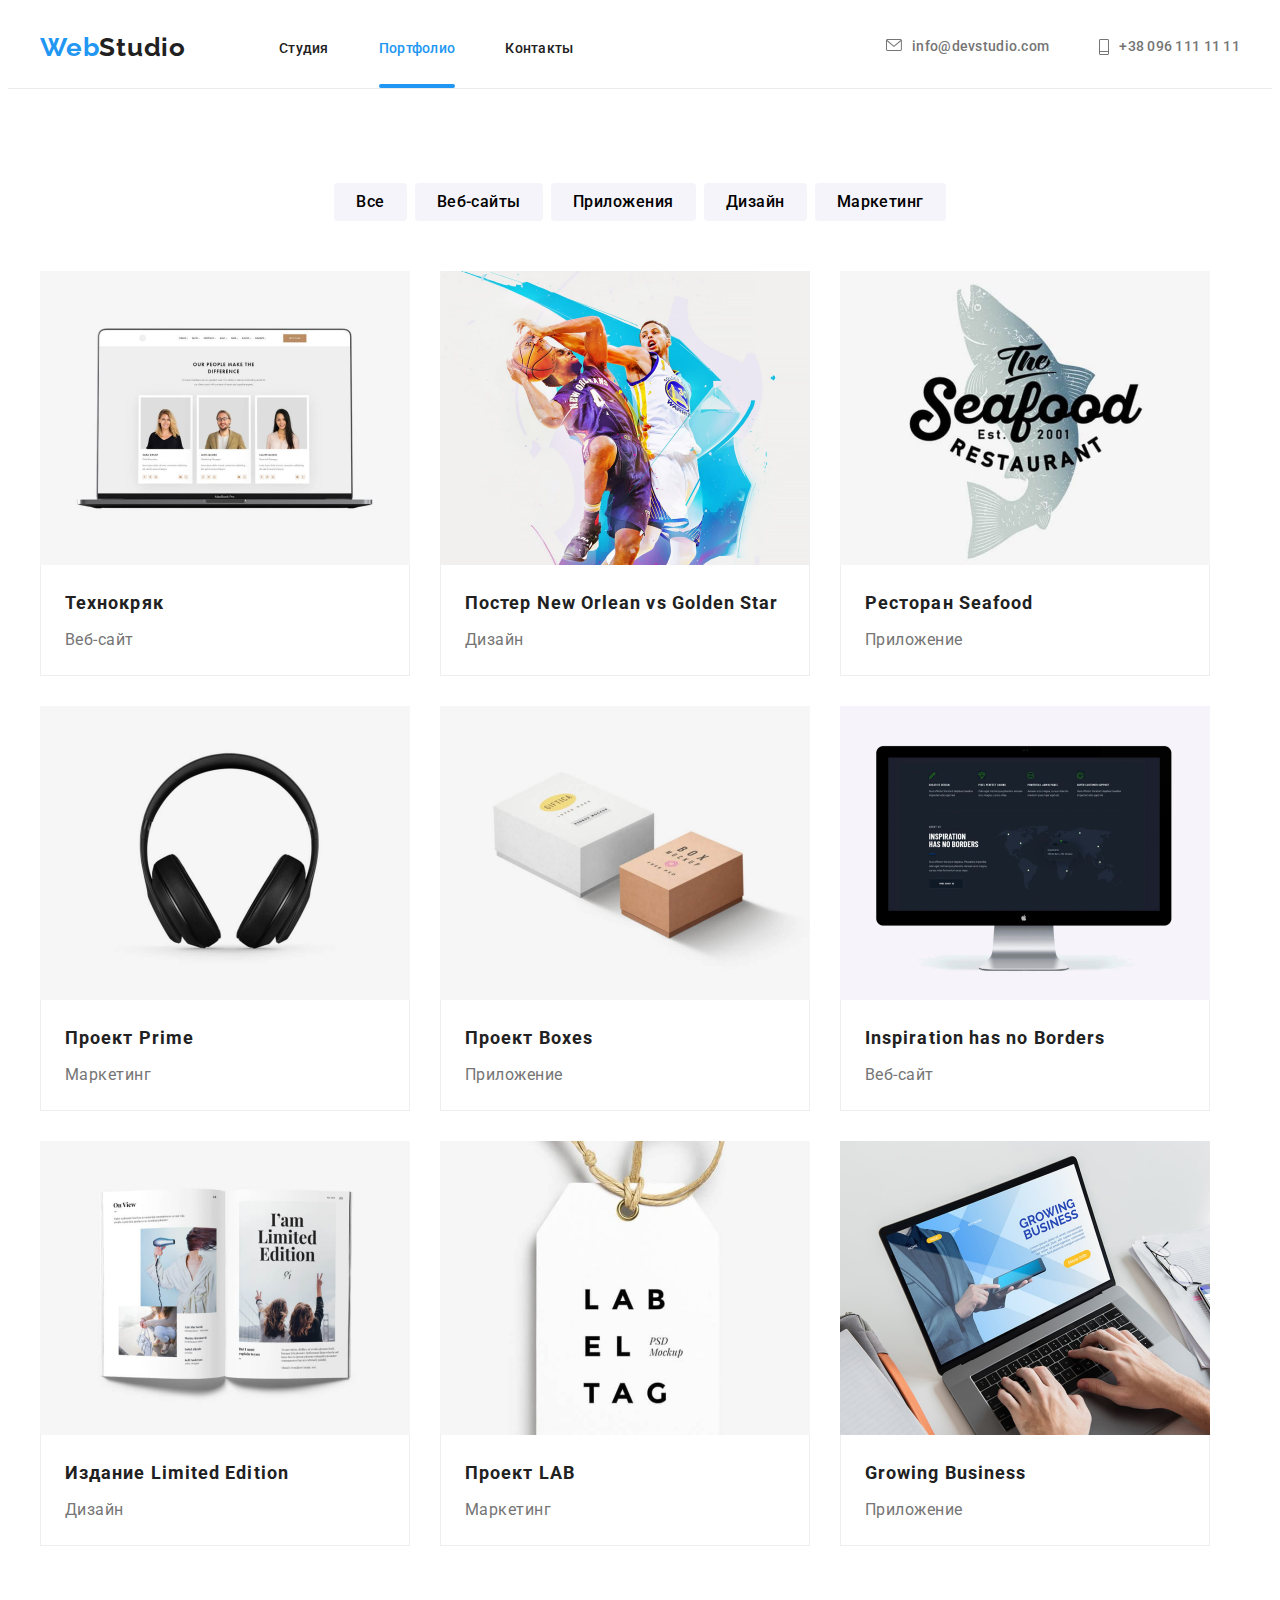
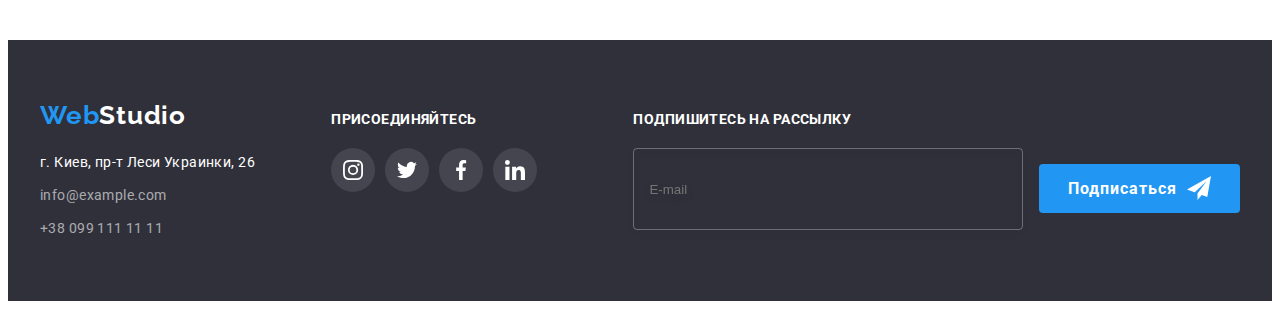
==== portfolio.html @ 5603469b "Add files via upload" ====
<!DOCTYPE html>
<html lang="en">

<head>
    <meta charset="UTF-8">
    <meta http-equiv="X-UA-Compatible" content="IE=edge">
    <meta name="viewport" content="width=device-width, initial-scale=1.0">
    <link rel="preconnect" href="https://fonts.googleapis.com">
    <link rel="preconnect" href="https://fonts.gstatic.com" crossorigin>
    <link rel="preconnect" href="https://fonts.googleapis.com">
    <link rel="preconnect" href="https://fonts.gstatic.com" crossorigin>
    <link href="https://fonts.googleapis.com/css2?family=Raleway:wght@100;200;300;600;700;800&family=Roboto:wght@400;500;700;900&display=swap" rel="stylesheet">
    <title>Portfolio</title>
    <link rel="stylesheet" href="https://cdnjs.cloudflare.com/ajax/libs/modern-normalize/1.1.0/modern-normalize.min.css" integrity="sha512-wpPYUAdjBVSE4KJnH1VR1HeZfpl1ub8YT/NKx4PuQ5NmX2tKuGu6U/JRp5y+Y8XG2tV+wKQpNHVUX03MfMFn9Q==" crossorigin="anonymous" referrerpolicy="no-referrer"
    />
    <link rel="stylesheet" href="./css/main.min.css">
</head>

<body>
    <!--  HEADER  -->
    <header class="header box">
        <div class="container header__container">
            <a class="logo header__logo" href="./index.html" title="WebStudio"><span class="web">Web</span>Studio</a>
            <nav class="nav">
                <ul class="nav__list list">
                    <li class="nav__item ">
                        <a href="./index.html" class="nav__link link " title="Студия">Студия</a>
                    </li>
                    <li class="nav__item ">
                        <a href="./portfolio.html" class="nav__link link current" title="Портфолио">Портфолио</a>
                    </li>
                    <li class="nav__item ">
                        <a href="#footer" class="nav__link link" title="Контакты">Контакты</a>
                    </li>
                </ul>

            </nav>
            <ul class="nav__list contacts list">
                <li class="nav__item ">
                    <a class="nav__mail link" href="mailto:info@devstudio.com" title="info@devstudio.com"><svg class="header__soc" width="16" height="12">
                        <use href="./image/main/icons.svg#icon-envelope"></use>
                        </svg>info@devstudio.com</a>
                </li>
                <li class="nav__item list">
                    <a class="nav__tel link" href="tel:+380961111111" title="+380961111111"><svg class="header__soc" width="10" height="16">
                        <use href="./image/main/icons.svg#icon-Mobile"></use>
                        </svg>+38 096 111 11 11</a>
                </li>
            </ul>
        </div>

    </header>
    <main>
        <section class="portfolio">
            <div class="container">
                <ul class="portfolio__list-button">
                    <li class="list-button__item list"><button type="button">Все</button></li>
                    <li class="list-button__item list"><button type="button">Веб-сайты</button></li>
                    <li class="list-button__item list"><button type="button">Приложения</button></li>
                    <li class="list-button__item list"><button type="button">Дизайн</button></li>
                    <li class="list-button__item list"><button type="button">Маркетинг</button></li>
                </ul>
                <ul class="portfolio__list ">
                    <li class="portfolio__item list">
                        <a href="portfolio__link link">
                            <div class="item__img"><img src="./image/portfolio/img1.jpg" width="370" height="294" alt="img1">
                                <div class="item__hover-text">
                                    Ресурс предлагает комплексные предложения с разным уровнем функционала и сервисов. Все это позволит посетителю получить исчерпывающие сведения о компании или частном лице.
                                </div>
                            </div>
                            <div class="card">
                                <h3 class="card__title">Технокряк</h3>
                                <p class="card__text">Веб-сайт</p>
                            </div>
                        </a>
                    </li>
                    <li class="portfolio__item list">
                        <a href="portfolio__link link">
                            <div class="item__img"><img src="./image/portfolio/img2.jpg" width="370" height="294" alt="img2">
                                <div class="item__hover-text">
                                    Ресурс предлагает комплексные предложения с разным уровнем функционала и сервисов. Все это позволит посетителю получить исчерпывающие сведения о компании или частном лице.
                                </div>
                            </div>
                            <div class="card">
                                <h3 class="card__title">Постер New Orlean vs Golden Star</h3>
                                <p class="card__text">Дизайн</p>
                            </div>
                        </a>
                    </li>
                    <li class="portfolio__item list">
                        <a href="portfolio__link link">
                            <div class="item__img"><img src="./image/portfolio/img3.jpg" width="370" height="294" alt="img3">
                                <div class="item__hover-text">
                                    Ресурс предлагает комплексные предложения с разным уровнем функционала и сервисов. Все это позволит посетителю получить исчерпывающие сведения о компании или частном лице.
                                </div>
                            </div>
                            <div class="card">
                                <h3 class="card__title">Ресторан Seafood</h3>
                                <p class="card__text">Приложение</p>
                            </div>
                        </a>
                    </li>
                    <li class="portfolio__item list">
                        <a href="portfolio__link link">
                            <div class="item__img"><img src="./image/portfolio/img4.jpg" width="370" height="294" alt="img4">
                                <div class="item__hover-text">
                                    Ресурс предлагает комплексные предложения с разным уровнем функционала и сервисов. Все это позволит посетителю получить исчерпывающие сведения о компании или частном лице.
                                </div>
                            </div>
                            <div class="card">
                                <h3 class="card__title">Проект Prime</h3>
                                <p class="card__text">Маркетинг</p>
                            </div>
                        </a>
                    </li>
                    <li class="portfolio__item list">
                        <a href="portfolio__link link">
                            <div class="item__img"><img src="./image/portfolio/img5.jpg" width="370" height="294" alt="img5">
                                <div class="item__hover-text">
                                    Ресурс предлагает комплексные предложения с разным уровнем функционала и сервисов. Все это позволит посетителю получить исчерпывающие сведения о компании или частном лице.
                                </div>
                            </div>
                            <div class="card">
                                <h3 class="card__title">Проект Boxes</h3>
                                <p class="card__text">Приложение</p>
                            </div>
                        </a>
                    </li>
                    <li class="portfolio__item list">
                        <a href="portfolio__link link">
                            <div class="item__img"><img src="./image/portfolio/img6.jpg" width="370" height="294" alt="img6">
                                <div class="item__hover-text">
                                    Ресурс предлагает комплексные предложения с разным уровнем функционала и сервисов. Все это позволит посетителю получить исчерпывающие сведения о компании или частном лице.
                                </div>
                            </div>
                            <div class="card">
                                <h3 class="card__title">Inspiration has no Borders</h3>
                                <p class="card__text">Веб-сайт</p>
                            </div>
                        </a>
                    </li>
                    <li class="portfolio__item list">
                        <a href="portfolio__link link">
                            <div class="item__img"><img src="./image/portfolio/img7.jpg" width="370" height="294" alt="img7">
                                <div class="item__hover-text">
                                    Ресурс предлагает комплексные предложения с разным уровнем функционала и сервисов. Все это позволит посетителю получить исчерпывающие сведения о компании или частном лице.
                                </div>
                            </div>
                            <div class="card">
                                <h3 class="card__title">Издание Limited Edition</h3>
                                <p class="card__text">Дизайн</p>
                            </div>
                        </a>
                    </li>
                    <li class="portfolio__item list">
                        <a href="portfolio__link link">
                            <div class="item__img"><img src="./image/portfolio/img8.jpg" width="370" height="294" alt="img8">
                                <div class="item__hover-text">
                                    Ресурс предлагает комплексные предложения с разным уровнем функционала и сервисов. Все это позволит посетителю получить исчерпывающие сведения о компании или частном лице.
                                </div>
                            </div>
                            <div class="card">
                                <h3 class="card__title">Проект LAB</h3>
                                <p class="card__text">Маркетинг</p>
                            </div>
                        </a>
                    </li>
                    <li class="portfolio__item list">
                        <a href="portfolio__link link">
                            <div class="item__img"><img src="./image/portfolio/img9.jpg" width="370" height="294" alt="img9">
                                <div class="item__hover-text">
                                    Ресурс предлагает комплексные предложения с разным уровнем функционала и сервисов. Все это позволит посетителю получить исчерпывающие сведения о компании или частном лице.
                                </div>
                            </div>
                            <div class="card">
                                <h3 class="card__title">Growing Business</h3>
                                <p class="card__text">Приложение</p>
                            </div>
                        </a>
                    </li>
                </ul>
            </div>
        </section>
    </main>
    <!--  FOOTER  -->
    <footer id="footer" class="footer box">
        <div class="container footer__container">
            <div class="footer__left">
                <a class="footer__logo logo" href="./index.html" title="WebStudio"><span class="web">Web</span>Studio</a>
                <address class="footer__adress">
                <ul class="footer__list">
                    <li class="footer__item  list">
                        <a class="footer__link address link" href="https://goo.gl/maps/a2TNtpJiLEumgx8t8" target="_blank" rel="noopener nofollow noreferree">г. Киев, пр-т Леси Украинки, 26</a></li>
                    <li class="footer__item list">
                        <a class="footer__link link" href="mailto:info@example.com" title="info@devstudio.com">info@example.com</a></li>
                        <li class="footer__item list">
                            <a class="footer__link link" href="tel:+380991111111" title="+38 099 111 11 11">+38 099 111 11 11</a></li> 
                </ul>
            </address></div>
            <div class="footer__center">
                <h3 class="footer__title">присоединяйтесь</h3>
                <ul class="footer__soc-list list">
                    <li class="footer__soc-item"><a href="" class="footer__soc-link link"><svg class="footer__soc-icon" width="20" height="20">
        <use href="./image/main/icons.svg#icon-instagram"></use>
        </svg></a></li>
                    <li class="footer__soc-item">
                        <a href="" class="footer__soc-link link"><svg class="footer__soc-icon" width="20" height="20">
            <use href="./image/main/icons.svg#icon-twitter"></use>
            </svg></a>
                    </li>
                    <li class="footer__soc-item">
                        <a href="" class="footer__soc-link link"><svg class="footer__soc-icon" width="20" height="20">
            <use href="./image/main/icons.svg#icon-facebook"></use>
            </svg></a>
                    </li>
                    <li class="footer__soc-item">
                        <a href="" class="footer__soc-link link"><svg class="footer__soc-icon" width="20" height="20">
            <use href="./image/main/icons.svg#icon-linkedin"></use>
            </svg></a>
                    </li>
                </ul>
            </div>
            <div class="footer__right">
                <h3 class="footer__title">Подпишитесь на рассылку</h3>
                <form>

                    <input type="text" class="input" name="user-mail" required placeholder="E-mail">
                    <button type="button" class="footer__btn">Подписаться <span class="icon"></span></button>

                </form>
            </div>

        </div>

    </footer>
    <script src="./js/modal.js"></script>
</body>

</html>
---- css/main.min.css ----
:root{--accent-color: #2196F3}body{font-family:"Roboto",sans-serif;color:#212121}.visually-hidden{position:absolute;white-space:nowrap;width:1px;height:1px;overflow:hidden;border:0;padding:0;clip:rect(0 0 0 0);clip-path:inset(50%);margin:-1px}h1,h2,h3,h4,h5,h6,p{margin:0;padding:0}ul,ol{margin:0;padding-left:0}img{display:block}.list{list-style:none}.link{text-decoration:none}.logo{text-decoration:none;color:#212121;font-family:"Raleway",sans-serif;font-weight:700;font-size:26px;line-height:1.19;letter-spacing:.03em}.web{color:#2196f3}.container{width:1200px;margin-left:auto;margin-right:auto;padding:0 15px}.title{font-weight:700;font-size:36px;line-height:1.16;letter-spacing:.03em;margin-bottom:50px;text-align:center}.backdrop{position:fixed;width:100%;height:100%;background-color:rgba(25,28,38,.477);top:0;transition:opacity 250ms cubic-bezier(0.4, 0, 0.2, 1),visibility 250ms cubic-bezier(0.4, 0, 0.2, 1)}.is-hidden{visibility:none;opacity:0;pointer-events:none}.modal{width:528px;min-height:581px;background-color:#fff;border-radius:5px;position:absolute;top:50%;left:50%;transform:translate(-50%, -50%) scale(1) rotate(0);transition:transform 250ms cubic-bezier(0.4, 0, 0.2, 1);padding:40px;text-align:center}.modal__close-btn{width:30px;height:30px;border-radius:50%;position:absolute;top:10px;right:10px;border:none}.modal__close-btn img{position:absolute;left:0;top:0}.backdrop.is-hidden .modal{transform:translate(-50%, -50%) scale(0) rotate(180deg)}.no-scroll{overflow:hidden}.modal__title{font-weight:700;font-size:20px;line-height:1.15;text-align:center;letter-spacing:.03em;color:#212121;margin-bottom:12px}.modal__field{margin-bottom:10px}.input__wrap{position:relative}.modal__icon{position:absolute;left:12px;top:50%;transform:translateY(-50%)}.modal__input{width:100%;height:40px;border:1px solid #999;border-radius:5px;padding-left:40px;color:#090b13;outline:none}.modal__input:focus{border-color:var(--accent-color)}.modal__input:focus+.modal__icon{fill:var(--accent-color)}.modal__label{font-size:12px;line-height:1.16;letter-spacing:.01em;color:#757575;display:block;text-align:left;margin-bottom:4px}.modal__text{width:100%;height:100px;padding:12px 16px;border:1px solid #999;border-radius:5px;resize:none;outline:none}.modal__text:focus{border-color:var(--accent-color)}.modal__text::placeholder{font-weight:400;font-size:14px;line-height:16px;letter-spacing:.01em;color:rgba(117,117,117,.5)}.check__test{color:#555;font-size:14px;display:flex;align-items:baseline;position:relative}.check__test a{margin-left:5px}.check__test span{width:16px;height:15px;border:2px solid #090b13;border-radius:3px;margin-right:5px;display:flex;align-items:center;justify-content:center}.btn{padding:10px 55px}.check__icon{fill:rgba(0,0,0,0)}.modal__check:checked+.check__test span{background-color:var(--accent-color);border:none}.modal__check:focus+.check__test span{border-color:var(--accent-color)}.modal__check:checked+.check__test .check__icon{fill:#fff}.header{border-bottom:1px solid #ececec;padding-top:24px;padding-bottom:25px}.header__container{display:flex;align-items:center}.header__logo{margin-right:93px}.header__soc{fill:currentColor;margin-right:10px}.nav__list{display:flex}.contacts{margin-left:auto}.nav__item:not(:last-child){margin-right:50px}.nav__link{font-weight:500;font-size:14px;line-height:1.14;letter-spacing:.02em;color:#212121;padding-top:32px;padding-bottom:32px;position:relative;transition:color 250ms cubic-bezier(0.4, 0, 0.2, 1)}.nav__link::after{content:"";position:absolute;left:0;bottom:0;width:100%;height:4px;background-color:#2196f3;border-radius:2px;opacity:0;transition:opacity 250ms cubic-bezier(0.4, 0, 0.2, 1)}.nav__link:hover::after,.nav__link:focus::after{opacity:1}.current{color:var(--accent-color)}.current::after{content:"";position:absolute;left:0;bottom:0;width:100%;height:4px;background-color:#2196f3;border-radius:2px;opacity:1}.nav__mail,.nav__tel{font-weight:500;font-size:14px;line-height:1.14;letter-spacing:.02em;color:#757575;display:flex;flex-direction:row;fill:currentColor;transition:color 250ms cubic-bezier(0.4, 0, 0.2, 1)}.nav__link:hover,.nav__mail:hover,.nav__tel:hover,.nav__link:focus,.nav__mail:focus,.nav__tel:focus{color:var(--accent-color)}.hero{background-color:#2f303a;padding-top:200px;padding-bottom:200px;text-align:center;background-image:linear-gradient(rgba(47, 48, 58, 0.4), rgba(47, 48, 58, 0.4)),url(../image/main/bghero.jpg);background-size:cover;background-repeat:no-repeat;background-position:center;max-width:1600px;margin:0 auto}.hero__title{font-weight:900;font-size:44px;line-height:1.36;letter-spacing:.06em;text-transform:uppercase;color:#fff;margin-bottom:30px}.hero__container .btn{font-family:inherit;font-weight:700;font-size:16px;line-height:1.87;letter-spacing:.06em;border-radius:4px;border:none;padding:10px 32px;cursor:pointer;background-color:var(--accent-color);color:#fff}.hero__container .btn .btn:hover,.hero__container .btn .btn:focus{box-shadow:0px 4px 4px rgba(0,0,0,.15)}.benefits{padding-top:94px}.benefits__list{display:flex}.benefits__title{font-weight:700;font-size:14px;line-height:1.14;letter-spacing:.03em;text-transform:uppercase;margin-bottom:10px;text-align:left}.benefits__text{font-size:14px;line-height:1.71;letter-spacing:.03em;color:#757575}.benefits__item{min-width:270px}.benefits__item:not(:last-child){margin-right:30px}.soc__link{display:flex;align-items:center;justify-content:center;background-color:#f5f4fa;border-radius:4px;width:100%;height:120px;margin-bottom:30px}.work{padding-top:94px;padding-bottom:94px;text-align:center}.work__title{margin-bottom:50px}.work__list{display:flex;flex-wrap:wrap}.work__item{flex-basis:calc(25% - 30px);margin-right:30px;position:relative}.work__item:nth-child(3n){margin-right:0}.work__item-text::before{content:"";position:absolute;width:100%;height:100%;left:0;bottom:0;opacity:0}.work__item-text p{position:absolute;left:0;bottom:0;opacity:0;width:100%;padding-top:23px;padding-bottom:23px;font-weight:700;font-size:14px;line-height:1.14;letter-spacing:.03em;text-transform:uppercase;color:#fff;z-index:1;background-color:rgba(47,48,58,.8);transition:opacity 250ms cubic-bezier(0.4, 0, 0.2, 1)}.work__item:hover .work__item-text p{opacity:1}.team{padding-top:94px;padding-bottom:94px;background-color:#f5f4fa}.team__list{display:flex;flex-wrap:wrap}.team__item{max-width:270px;background-color:#fff;border-radius:0px 0px 4px 4px;flex-basis:calc(25% - 30px);margin-right:30px;box-shadow:0px 1px 3px rgba(0,0,0,.12),0px 1px 1px rgba(0,0,0,.14),0px 2px 1px rgba(0,0,0,.2)}.team__item:nth-child(4n){margin-right:0}.team__item-text{padding-top:30px;padding-bottom:30px;text-align:center}.team__item-title{font-size:16px;font-weight:500;line-height:1.18;letter-spacing:.03em;margin-bottom:10px}.team__text{line-height:1.18;letter-spacing:.03em;color:#757575;margin-bottom:16px}.team__soc-list{display:flex;justify-content:center}.team__soc-item{width:44px;height:44px;margin-right:10px}.team__soc-item:last-child{margin-right:0}.team__soc-link{width:100%;height:100%;background-color:#fff;border-radius:50%;display:flex;align-items:center;justify-content:center;color:#afb1b8;transition:color 250ms cubic-bezier(0.4, 0, 0.2, 1),background-color 250ms cubic-bezier(0.4, 0, 0.2, 1)}.team__soc-link:hover,.team__soc-link:focus{color:#fff;background-color:var(--accent-color)}.team__soc-icon{fill:currentColor}.customers{padding-top:94px;padding-bottom:94px}.customers__list{display:flex}.customers__icon{fill:currentColor}.customers__item{width:170px;height:92px}.customers__item:not(:last-child){margin-right:30px}.customers__link{display:flex;align-items:center;justify-content:center;width:100%;height:100%;border:1px solid #afb1b8;border-radius:4px;color:#afb1b8;transition:color 250ms cubic-bezier(0.4, 0, 0.2, 1),border 250ms cubic-bezier(0.4, 0, 0.2, 1)}.customers__link:hover,.customers__link:focus{color:var(--accent-color);border:1px solid var(--accent-color)}.footer{background-color:#2f303a;padding-top:60px;padding-bottom:60px}.footer__container{display:flex;align-items:baseline;justify-content:space-between}.footer__logo{display:inline-block;color:#fff;margin-bottom:20px}.footer__item:not(:last-child){margin-bottom:9px}.footer__link{color:rgba(255,255,255,.6)}.footer__center{margin-left:70px}.footer__title{font-size:14px;line-height:1.14;letter-spacing:.03em;text-transform:uppercase;color:#fff;margin-bottom:20px}.footer__soc-list{display:flex;justify-content:center}.footer__soc-icon{fill:currentColor}.footer .footer__right{margin-left:90px}address{font-style:normal;font-size:14px;line-height:1.71;letter-spacing:.03em}.address{color:#fff}.footer__soc-item{width:44px;height:44px;margin-right:10px}.footer__soc-item:last-child{margin-right:0}.footer__soc-link{width:100%;height:100%;background-color:rgba(255,255,255,.1);border-radius:50%;display:flex;align-items:center;justify-content:center;color:#fff;transition:background-color 250ms cubic-bezier(0.4, 0, 0.2, 1)}.footer__soc-link:hover,.footer__soc-link:focus{background-color:var(--accent-color)}.input{width:358px;height:50px;border:1px solid rgba(255,255,255,.3);filter:drop-shadow(0px 4px 4px rgba(0, 0, 0, 0.15));border-radius:4px;padding:15px;background-color:rgba(0,0,0,0)}.footer__btn{font-family:inherit;font-weight:700;font-size:16px;line-height:1.87;letter-spacing:.06em;border-radius:4px;border:none;padding:10px 29px;cursor:pointer;background-color:var(--accent-color);color:#fff;display:inline-flex;align-items:center;margin-left:12px}.footer__btn>.icon{width:24px;height:24px;margin-left:10px;background-image:url(../image/main/icon-send.png);background-size:contain}.portfolio{padding-top:94px;padding-bottom:94px}.portfolio__list-button{display:flex;justify-content:center;margin-bottom:50px;border-radius:4px}.list-button__item button{font-family:inherit;border:none;font-weight:500;font-size:16px;line-height:1.62;letter-spacing:.03em;border-radius:4px;background-color:#f5f4fa;padding:6px 22px;cursor:pointer;box-shadow:none;transition:color 250ms cubic-bezier(0.4, 0, 0.2, 1),background-color 250ms cubic-bezier(0.4, 0, 0.2, 1),box-shadow 250ms cubic-bezier(0.4, 0, 0.2, 1)}.list-button__item button:hover,.list-button__item button:focus{background-color:var(--accent-color);box-shadow:0px 3px 1px rgba(0,0,0,.1),0px 1px 2px rgba(0,0,0,.08),0px 2px 2px rgba(0,0,0,.12);color:#fff}.list-button__item:not(:last-child){margin-right:8px}.card{padding:20px 24px;border:1px solid #eee;border-top:none}.card__title{font-weight:700;font-size:18px;line-height:2;letter-spacing:.06em;margin-bottom:4px;color:#212121}.card__text{line-height:1.88;letter-spacing:.03em;color:#757575}.portfolio__list{display:flex;flex-wrap:wrap}.portfolio__item{max-width:370px;flex-basis:calc(33.3333333333% - 30px);margin-left:30px;margin-top:30px}.portfolio__item a{display:block;text-decoration:none;transition:box-shadow 250ms cubic-bezier(0.4, 0, 0.2, 1)}.portfolio__item:nth-child(3n+1){margin-left:0}.portfolio__item:nth-child(-n+3){margin-top:0}.portfolio__item a:hover,.portfolio__item a:focus,.portfolio__item a:hover .item__hover-text,.portfolio__item a:focus .item__hover-text,.list-button__item:hover,.list-button__item:focus{opacity:1;transform:translateY(0);box-shadow:0px 1px 1px rgba(0,0,0,.12),0px 4px 4px rgba(0,0,0,.06),1px 4px 6px rgba(0,0,0,.16)}.item__img{position:relative;overflow:hidden}.item__hover-text{position:absolute;padding:63px 24px;top:0;left:0;opacity:0;width:100%;height:100%;font-size:18px;line-height:1.56;letter-spacing:.03em;color:#fff;background-color:rgba(33,150,243,.9);transform:translateY(100%);transition:opacity 250ms cubic-bezier(0.4, 0, 0.2, 1),transform 250ms cubic-bezier(0.4, 0, 0.2, 1)}/*# sourceMappingURL=main.min.css.map */
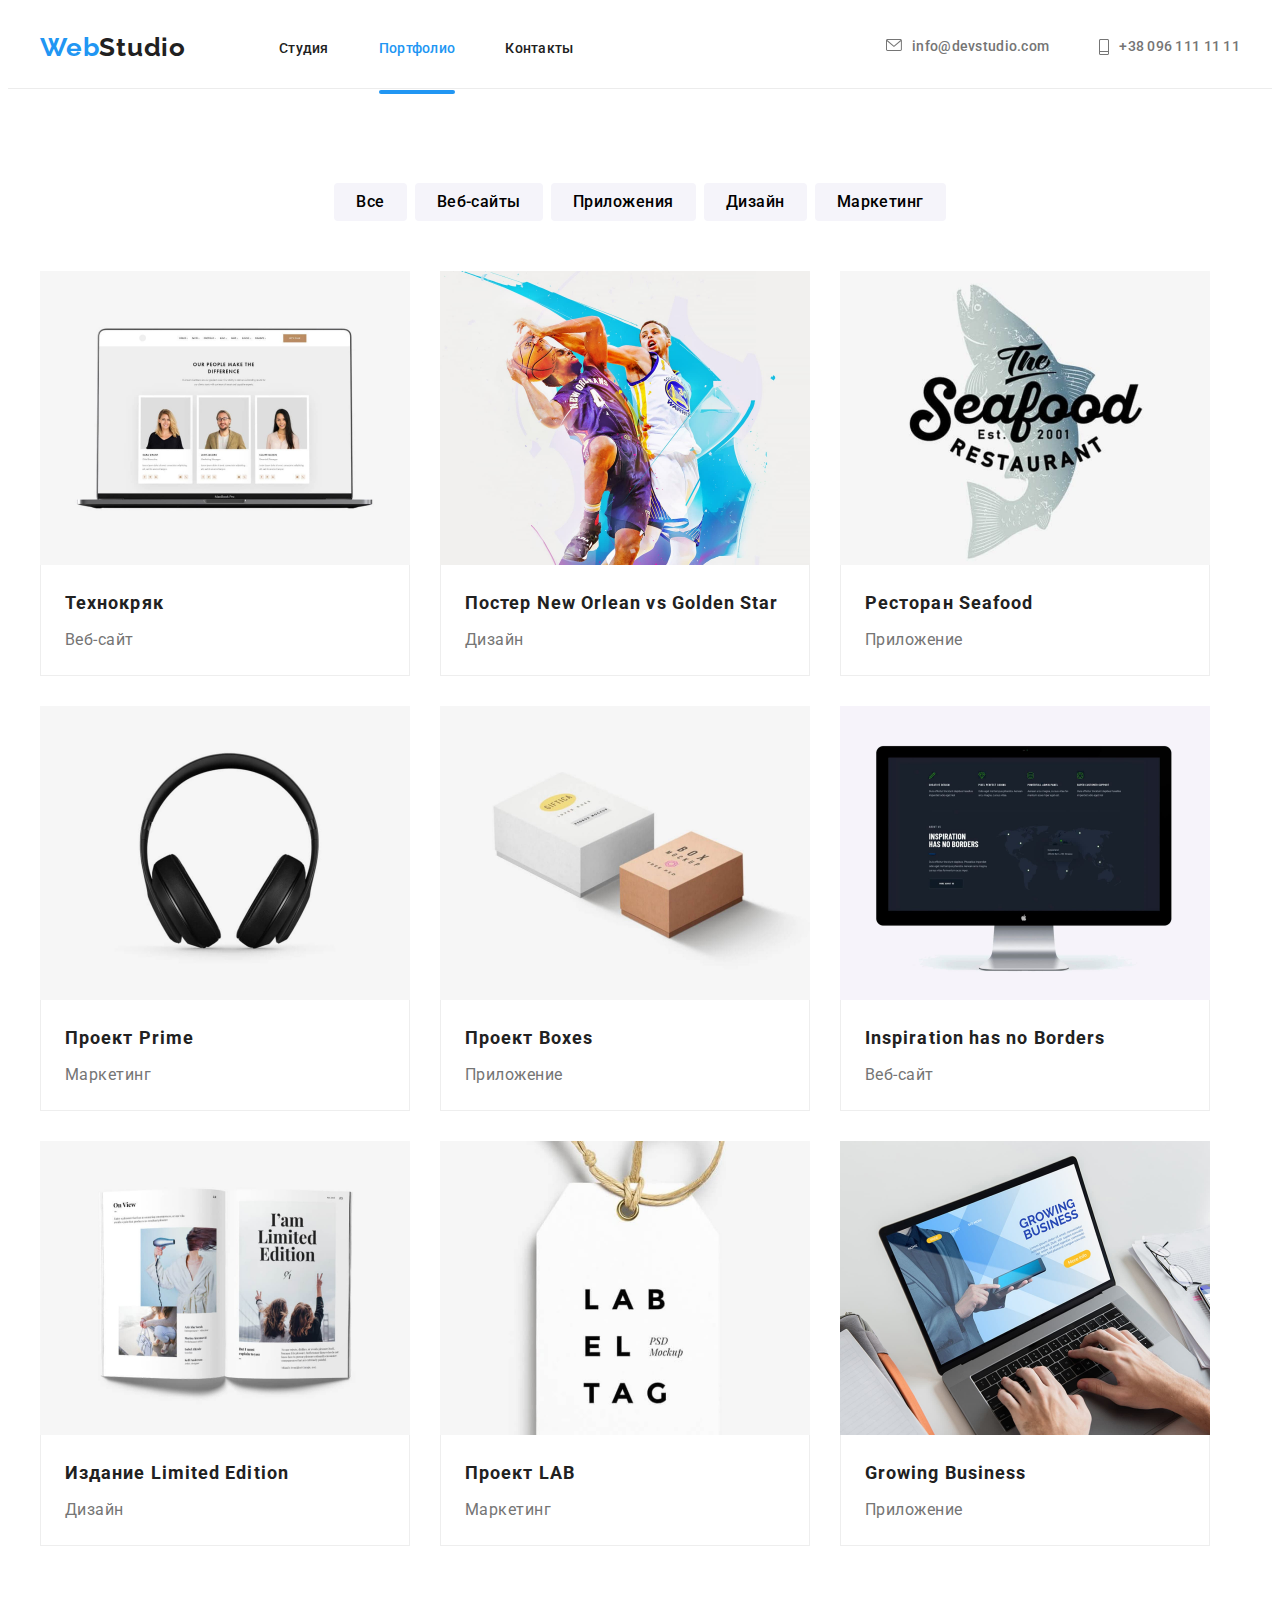
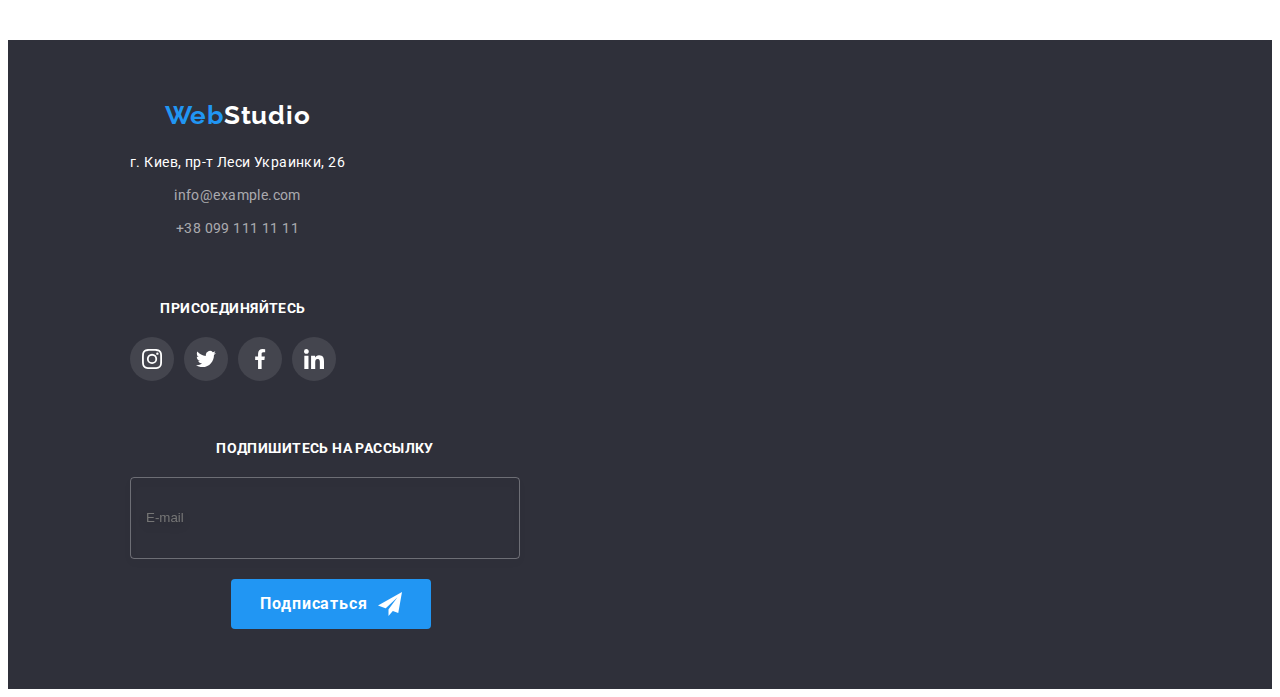
==== commit 12ec0f57: "додані стилі футера, секцій і портфоліо, моб та планшетній версії" ====
--- a/portfolio.html
+++ b/portfolio.html
@@ -22,7 +22,7 @@
         <div class="container header__container">
             <a class="logo header__logo" href="./index.html" title="WebStudio"><span class="web">Web</span>Studio</a>
             <nav class="nav">
-                <ul class="nav__list list">
+                <ul class="nav__list header__menu list">
                     <li class="nav__item ">
                         <a href="./index.html" class="nav__link link " title="Студия">Студия</a>
                     </li>
--- a/css/main.min.css
+++ b/css/main.min.css
@@ -1 +1 @@
-:root{--accent-color: #2196F3}body{font-family:"Roboto",sans-serif;color:#212121}.visually-hidden{position:absolute;white-space:nowrap;width:1px;height:1px;overflow:hidden;border:0;padding:0;clip:rect(0 0 0 0);clip-path:inset(50%);margin:-1px}h1,h2,h3,h4,h5,h6,p{margin:0;padding:0}ul,ol{margin:0;padding-left:0}img{display:block}.list{list-style:none}.link{text-decoration:none}.logo{text-decoration:none;color:#212121;font-family:"Raleway",sans-serif;font-weight:700;font-size:26px;line-height:1.19;letter-spacing:.03em}.web{color:#2196f3}.container{width:1200px;margin-left:auto;margin-right:auto;padding:0 15px}.title{font-weight:700;font-size:36px;line-height:1.16;letter-spacing:.03em;margin-bottom:50px;text-align:center}.backdrop{position:fixed;width:100%;height:100%;background-color:rgba(25,28,38,.477);top:0;transition:opacity 250ms cubic-bezier(0.4, 0, 0.2, 1),visibility 250ms cubic-bezier(0.4, 0, 0.2, 1)}.is-hidden{visibility:none;opacity:0;pointer-events:none}.modal{width:528px;min-height:581px;background-color:#fff;border-radius:5px;position:absolute;top:50%;left:50%;transform:translate(-50%, -50%) scale(1) rotate(0);transition:transform 250ms cubic-bezier(0.4, 0, 0.2, 1);padding:40px;text-align:center}.modal__close-btn{width:30px;height:30px;border-radius:50%;position:absolute;top:10px;right:10px;border:none}.modal__close-btn img{position:absolute;left:0;top:0}.backdrop.is-hidden .modal{transform:translate(-50%, -50%) scale(0) rotate(180deg)}.no-scroll{overflow:hidden}.modal__title{font-weight:700;font-size:20px;line-height:1.15;text-align:center;letter-spacing:.03em;color:#212121;margin-bottom:12px}.modal__field{margin-bottom:10px}.input__wrap{position:relative}.modal__icon{position:absolute;left:12px;top:50%;transform:translateY(-50%)}.modal__input{width:100%;height:40px;border:1px solid #999;border-radius:5px;padding-left:40px;color:#090b13;outline:none}.modal__input:focus{border-color:var(--accent-color)}.modal__input:focus+.modal__icon{fill:var(--accent-color)}.modal__label{font-size:12px;line-height:1.16;letter-spacing:.01em;color:#757575;display:block;text-align:left;margin-bottom:4px}.modal__text{width:100%;height:100px;padding:12px 16px;border:1px solid #999;border-radius:5px;resize:none;outline:none}.modal__text:focus{border-color:var(--accent-color)}.modal__text::placeholder{font-weight:400;font-size:14px;line-height:16px;letter-spacing:.01em;color:rgba(117,117,117,.5)}.check__test{color:#555;font-size:14px;display:flex;align-items:baseline;position:relative}.check__test a{margin-left:5px}.check__test span{width:16px;height:15px;border:2px solid #090b13;border-radius:3px;margin-right:5px;display:flex;align-items:center;justify-content:center}.btn{padding:10px 55px}.check__icon{fill:rgba(0,0,0,0)}.modal__check:checked+.check__test span{background-color:var(--accent-color);border:none}.modal__check:focus+.check__test span{border-color:var(--accent-color)}.modal__check:checked+.check__test .check__icon{fill:#fff}.header{border-bottom:1px solid #ececec;padding-top:24px;padding-bottom:25px}.header__container{display:flex;align-items:center}.header__logo{margin-right:93px}.header__soc{fill:currentColor;margin-right:10px}.nav__list{display:flex}.contacts{margin-left:auto}.nav__item:not(:last-child){margin-right:50px}.nav__link{font-weight:500;font-size:14px;line-height:1.14;letter-spacing:.02em;color:#212121;padding-top:32px;padding-bottom:32px;position:relative;transition:color 250ms cubic-bezier(0.4, 0, 0.2, 1)}.nav__link::after{content:"";position:absolute;left:0;bottom:0;width:100%;height:4px;background-color:#2196f3;border-radius:2px;opacity:0;transition:opacity 250ms cubic-bezier(0.4, 0, 0.2, 1)}.nav__link:hover::after,.nav__link:focus::after{opacity:1}.current{color:var(--accent-color)}.current::after{content:"";position:absolute;left:0;bottom:0;width:100%;height:4px;background-color:#2196f3;border-radius:2px;opacity:1}.nav__mail,.nav__tel{font-weight:500;font-size:14px;line-height:1.14;letter-spacing:.02em;color:#757575;display:flex;flex-direction:row;fill:currentColor;transition:color 250ms cubic-bezier(0.4, 0, 0.2, 1)}.nav__link:hover,.nav__mail:hover,.nav__tel:hover,.nav__link:focus,.nav__mail:focus,.nav__tel:focus{color:var(--accent-color)}.hero{background-color:#2f303a;padding-top:200px;padding-bottom:200px;text-align:center;background-image:linear-gradient(rgba(47, 48, 58, 0.4), rgba(47, 48, 58, 0.4)),url(../image/main/bghero.jpg);background-size:cover;background-repeat:no-repeat;background-position:center;max-width:1600px;margin:0 auto}.hero__title{font-weight:900;font-size:44px;line-height:1.36;letter-spacing:.06em;text-transform:uppercase;color:#fff;margin-bottom:30px}.hero__container .btn{font-family:inherit;font-weight:700;font-size:16px;line-height:1.87;letter-spacing:.06em;border-radius:4px;border:none;padding:10px 32px;cursor:pointer;background-color:var(--accent-color);color:#fff}.hero__container .btn .btn:hover,.hero__container .btn .btn:focus{box-shadow:0px 4px 4px rgba(0,0,0,.15)}.benefits{padding-top:94px}.benefits__list{display:flex}.benefits__title{font-weight:700;font-size:14px;line-height:1.14;letter-spacing:.03em;text-transform:uppercase;margin-bottom:10px;text-align:left}.benefits__text{font-size:14px;line-height:1.71;letter-spacing:.03em;color:#757575}.benefits__item{min-width:270px}.benefits__item:not(:last-child){margin-right:30px}.soc__link{display:flex;align-items:center;justify-content:center;background-color:#f5f4fa;border-radius:4px;width:100%;height:120px;margin-bottom:30px}.work{padding-top:94px;padding-bottom:94px;text-align:center}.work__title{margin-bottom:50px}.work__list{display:flex;flex-wrap:wrap}.work__item{flex-basis:calc(25% - 30px);margin-right:30px;position:relative}.work__item:nth-child(3n){margin-right:0}.work__item-text::before{content:"";position:absolute;width:100%;height:100%;left:0;bottom:0;opacity:0}.work__item-text p{position:absolute;left:0;bottom:0;opacity:0;width:100%;padding-top:23px;padding-bottom:23px;font-weight:700;font-size:14px;line-height:1.14;letter-spacing:.03em;text-transform:uppercase;color:#fff;z-index:1;background-color:rgba(47,48,58,.8);transition:opacity 250ms cubic-bezier(0.4, 0, 0.2, 1)}.work__item:hover .work__item-text p{opacity:1}.team{padding-top:94px;padding-bottom:94px;background-color:#f5f4fa}.team__list{display:flex;flex-wrap:wrap}.team__item{max-width:270px;background-color:#fff;border-radius:0px 0px 4px 4px;flex-basis:calc(25% - 30px);margin-right:30px;box-shadow:0px 1px 3px rgba(0,0,0,.12),0px 1px 1px rgba(0,0,0,.14),0px 2px 1px rgba(0,0,0,.2)}.team__item:nth-child(4n){margin-right:0}.team__item-text{padding-top:30px;padding-bottom:30px;text-align:center}.team__item-title{font-size:16px;font-weight:500;line-height:1.18;letter-spacing:.03em;margin-bottom:10px}.team__text{line-height:1.18;letter-spacing:.03em;color:#757575;margin-bottom:16px}.team__soc-list{display:flex;justify-content:center}.team__soc-item{width:44px;height:44px;margin-right:10px}.team__soc-item:last-child{margin-right:0}.team__soc-link{width:100%;height:100%;background-color:#fff;border-radius:50%;display:flex;align-items:center;justify-content:center;color:#afb1b8;transition:color 250ms cubic-bezier(0.4, 0, 0.2, 1),background-color 250ms cubic-bezier(0.4, 0, 0.2, 1)}.team__soc-link:hover,.team__soc-link:focus{color:#fff;background-color:var(--accent-color)}.team__soc-icon{fill:currentColor}.customers{padding-top:94px;padding-bottom:94px}.customers__list{display:flex}.customers__icon{fill:currentColor}.customers__item{width:170px;height:92px}.customers__item:not(:last-child){margin-right:30px}.customers__link{display:flex;align-items:center;justify-content:center;width:100%;height:100%;border:1px solid #afb1b8;border-radius:4px;color:#afb1b8;transition:color 250ms cubic-bezier(0.4, 0, 0.2, 1),border 250ms cubic-bezier(0.4, 0, 0.2, 1)}.customers__link:hover,.customers__link:focus{color:var(--accent-color);border:1px solid var(--accent-color)}.footer{background-color:#2f303a;padding-top:60px;padding-bottom:60px}.footer__container{display:flex;align-items:baseline;justify-content:space-between}.footer__logo{display:inline-block;color:#fff;margin-bottom:20px}.footer__item:not(:last-child){margin-bottom:9px}.footer__link{color:rgba(255,255,255,.6)}.footer__center{margin-left:70px}.footer__title{font-size:14px;line-height:1.14;letter-spacing:.03em;text-transform:uppercase;color:#fff;margin-bottom:20px}.footer__soc-list{display:flex;justify-content:center}.footer__soc-icon{fill:currentColor}.footer .footer__right{margin-left:90px}address{font-style:normal;font-size:14px;line-height:1.71;letter-spacing:.03em}.address{color:#fff}.footer__soc-item{width:44px;height:44px;margin-right:10px}.footer__soc-item:last-child{margin-right:0}.footer__soc-link{width:100%;height:100%;background-color:rgba(255,255,255,.1);border-radius:50%;display:flex;align-items:center;justify-content:center;color:#fff;transition:background-color 250ms cubic-bezier(0.4, 0, 0.2, 1)}.footer__soc-link:hover,.footer__soc-link:focus{background-color:var(--accent-color)}.input{width:358px;height:50px;border:1px solid rgba(255,255,255,.3);filter:drop-shadow(0px 4px 4px rgba(0, 0, 0, 0.15));border-radius:4px;padding:15px;background-color:rgba(0,0,0,0)}.footer__btn{font-family:inherit;font-weight:700;font-size:16px;line-height:1.87;letter-spacing:.06em;border-radius:4px;border:none;padding:10px 29px;cursor:pointer;background-color:var(--accent-color);color:#fff;display:inline-flex;align-items:center;margin-left:12px}.footer__btn>.icon{width:24px;height:24px;margin-left:10px;background-image:url(../image/main/icon-send.png);background-size:contain}.portfolio{padding-top:94px;padding-bottom:94px}.portfolio__list-button{display:flex;justify-content:center;margin-bottom:50px;border-radius:4px}.list-button__item button{font-family:inherit;border:none;font-weight:500;font-size:16px;line-height:1.62;letter-spacing:.03em;border-radius:4px;background-color:#f5f4fa;padding:6px 22px;cursor:pointer;box-shadow:none;transition:color 250ms cubic-bezier(0.4, 0, 0.2, 1),background-color 250ms cubic-bezier(0.4, 0, 0.2, 1),box-shadow 250ms cubic-bezier(0.4, 0, 0.2, 1)}.list-button__item button:hover,.list-button__item button:focus{background-color:var(--accent-color);box-shadow:0px 3px 1px rgba(0,0,0,.1),0px 1px 2px rgba(0,0,0,.08),0px 2px 2px rgba(0,0,0,.12);color:#fff}.list-button__item:not(:last-child){margin-right:8px}.card{padding:20px 24px;border:1px solid #eee;border-top:none}.card__title{font-weight:700;font-size:18px;line-height:2;letter-spacing:.06em;margin-bottom:4px;color:#212121}.card__text{line-height:1.88;letter-spacing:.03em;color:#757575}.portfolio__list{display:flex;flex-wrap:wrap}.portfolio__item{max-width:370px;flex-basis:calc(33.3333333333% - 30px);margin-left:30px;margin-top:30px}.portfolio__item a{display:block;text-decoration:none;transition:box-shadow 250ms cubic-bezier(0.4, 0, 0.2, 1)}.portfolio__item:nth-child(3n+1){margin-left:0}.portfolio__item:nth-child(-n+3){margin-top:0}.portfolio__item a:hover,.portfolio__item a:focus,.portfolio__item a:hover .item__hover-text,.portfolio__item a:focus .item__hover-text,.list-button__item:hover,.list-button__item:focus{opacity:1;transform:translateY(0);box-shadow:0px 1px 1px rgba(0,0,0,.12),0px 4px 4px rgba(0,0,0,.06),1px 4px 6px rgba(0,0,0,.16)}.item__img{position:relative;overflow:hidden}.item__hover-text{position:absolute;padding:63px 24px;top:0;left:0;opacity:0;width:100%;height:100%;font-size:18px;line-height:1.56;letter-spacing:.03em;color:#fff;background-color:rgba(33,150,243,.9);transform:translateY(100%);transition:opacity 250ms cubic-bezier(0.4, 0, 0.2, 1),transform 250ms cubic-bezier(0.4, 0, 0.2, 1)}/*# sourceMappingURL=main.min.css.map */+.visually-hidden{position:absolute;white-space:nowrap;width:1px;height:1px;overflow:hidden;border:0;padding:0;clip:rect(0 0 0 0);clip-path:inset(50%);margin:-1px}body{font-family:"Roboto",sans-serif;color:#212121}h1,h2,h3,h4,h5,h6,p{margin:0;padding:0}ul,ol{margin:0;padding-left:0}img{display:block;max-width:100%;width:100%;height:auto}.list{list-style:none}.link{text-decoration:none}.logo{text-decoration:none;color:#212121;font-family:"Raleway",sans-serif;font-weight:700;font-size:26px;line-height:1.19;letter-spacing:.03em}.web{color:#2196f3}.container{width:100%;margin-left:auto;margin-right:auto;padding-left:15px;padding-right:15px;max-width:480px}@media screen and (min-width: 768px){.container{max-width:768px}}@media screen and (min-width: 1200px){.container{max-width:1200px}}.title{font-weight:700;letter-spacing:.03em;text-align:center;font-size:28px;line-height:1.18;margin-bottom:30px}@media screen and (min-width: 1200px){.title{font-size:36px;line-height:1.16;margin-bottom:50px}}.backdrop{position:fixed;width:100%;height:100%;background-color:rgba(25,28,38,.477);top:0;transition:opacity 250ms cubic-bezier(0.4, 0, 0.2, 1),visibility 250ms cubic-bezier(0.4, 0, 0.2, 1)}.is-hidden{visibility:none;opacity:0;pointer-events:none}.modal{width:450px;min-height:609px;background-color:#fff;border-radius:5px;position:absolute;top:50%;left:50%;transform:translate(-50%, -50%) scale(1) rotate(0);transition:transform 250ms cubic-bezier(0.4, 0, 0.2, 1);padding:40px;text-align:center}@media screen and (min-width: 1200px){.modal{width:528px;min-height:581px}}.modal__close-btn{width:30px;height:30px;border-radius:50%;position:absolute;top:10px;right:10px;border:none}.modal__close-btn img{position:absolute;left:0;top:0}.backdrop.is-hidden .modal{transform:translate(-50%, -50%) scale(0) rotate(180deg)}.no-scroll{overflow:hidden}.modal__title{font-weight:700;font-size:20px;line-height:1.15;text-align:center;letter-spacing:.03em;color:#212121;margin-bottom:12px}.modal__field{margin-bottom:10px}.input__wrap{position:relative}.modal__icon{position:absolute;left:12px;top:50%;transform:translateY(-50%)}.modal__input{width:100%;height:40px;border:1px solid #999;border-radius:5px;padding-left:40px;color:#090b13;outline:none}.modal__input:focus{border-color:#2196f3}.modal__input:focus+.modal__icon{fill:#2196f3}.modal__label{font-size:12px;line-height:1.16;letter-spacing:.01em;color:#757575;display:block;text-align:left;margin-bottom:4px}.modal__text{width:100%;height:100px;padding:12px 16px;border:1px solid #999;border-radius:5px;resize:none;outline:none}.modal__text:focus{border-color:#2196f3}.modal__text::placeholder{font-weight:400;font-size:14px;line-height:16px;letter-spacing:.01em;color:rgba(117,117,117,.5)}.check__test{color:#555;font-size:12px;display:flex;align-items:baseline;position:relative;margin-bottom:30px}@media screen and (min-width: 1200px){.check__test{font-size:14px}}.check__test a{margin-left:5px}.check__test span{width:16px;height:15px;border:2px solid #090b13;border-radius:3px;margin-right:5px;display:flex;align-items:center;justify-content:center}.btn{padding:10px 55px}.check__icon{fill:rgba(0,0,0,0)}.modal__check:checked+.check__test span{background-color:#2196f3;border:none}.modal__check:focus+.check__test span{border-color:#2196f3}.modal__check:checked+.check__test .check__icon{fill:#fff}.header{border-bottom:1px solid #ececec;padding-top:24px;padding-bottom:25px}.header__container{display:flex;align-items:center}.header__logo{margin-right:93px}.header__soc{fill:currentColor;margin-right:10px}.nav__list{display:flex}@media screen and (min-width: 768px){.header__menu .nav__item:not(:last-child){margin-right:50px}.nav__mail{margin-bottom:10px}}@media screen and (min-width: 768px)and (min-width: 1200px){.nav__mail{margin-bottom:0}}.contacts{flex-wrap:wrap;flex-direction:column;justify-content:end;margin-left:auto}@media screen and (min-width: 1200px){.nav__item:not(:last-child){margin-right:50px}.contacts{flex-direction:row;justify-content:space-between}}.nav__link{font-weight:500;font-size:14px;line-height:1.14;letter-spacing:.02em;color:#212121;padding-bottom:38px;position:relative;transition:color 250ms cubic-bezier(0.4, 0, 0.2, 1)}@media screen and (min-width: 1200px){.nav__link{padding-top:32px}}.nav__link::after{content:"";position:absolute;left:0;bottom:0;width:100%;height:4px;background-color:#2196f3;border-radius:2px;opacity:0;transition:opacity 250ms cubic-bezier(0.4, 0, 0.2, 1)}.nav__link:hover::after,.nav__link:focus::after{opacity:1}.current{color:#2196f3}.current::after{content:"";position:absolute;left:0;bottom:0;width:100%;height:4px;background-color:#2196f3;border-radius:2px;opacity:1}.nav__mail,.nav__tel{font-weight:500;font-size:14px;line-height:1.14;letter-spacing:.02em;color:#757575;display:flex;flex-direction:row;fill:currentColor;transition:color 250ms cubic-bezier(0.4, 0, 0.2, 1)}.nav__link:hover,.nav__mail:hover,.nav__tel:hover,.nav__link:focus,.nav__mail:focus,.nav__tel:focus{color:#2196f3}.hero{background-color:#2f303a;padding-top:118px;padding-bottom:118px;text-align:center;background-image:linear-gradient(rgba(47, 48, 58, 0.4), rgba(47, 48, 58, 0.4)),url(../image/main/bghero.jpg);background-size:cover;background-repeat:no-repeat;background-position:center;max-width:1600px;margin:0 auto}.hero__title{font-weight:900;letter-spacing:.06em;text-transform:uppercase;color:#fff;margin-bottom:30px;font-size:26px;line-height:1.62}@media screen and (min-width: 1200px){.hero__title{font-size:44px;line-height:1.36}}@media screen and (min-width: 1200px){.hero{padding-top:200px;padding-bottom:200px}}.btn{font-family:inherit;font-weight:700;font-size:16px;line-height:1.87;letter-spacing:.06em;border-radius:4px;border:none;padding:10px 32px;cursor:pointer;background-color:#2196f3;color:#fff}.btn .btn:hover,.btn .btn:focus{box-shadow:0px 4px 4px rgba(0,0,0,.15)}.benefits{padding-top:60px}@media screen and (min-width: 1200px){.benefits{padding-top:94px}}.benefits__list{display:flex;flex-wrap:wrap}@media screen and (min-width: 768px){.benefits__list{margin-right:-30px}}.benefits__title{font-weight:700;font-size:14px;line-height:1.14;letter-spacing:.03em;text-transform:uppercase;margin-bottom:10px;text-align:center}@media screen and (min-width: 768px){.benefits__title{text-align:left}}.benefits__text{font-size:14px;line-height:1.71;letter-spacing:.03em;color:#757575}.benefits__item{margin-bottom:30px}@media screen and (min-width: 768px){.benefits__item{margin-right:30px;width:calc(50% - 30px)}}@media screen and (min-width: 1200px){.benefits__item{margin-right:30px;width:calc(25% - 30px)}}.soc__link{display:flex;align-items:center;justify-content:center;background-color:#f5f4fa;border-radius:4px;width:100%;height:120px;margin-bottom:30px}@media screen and (max-width: 1199px){.work{display:none}}@media screen and (min-width: 1200px){.work{display:block}}.work{padding-top:60px;padding-bottom:60px;text-align:center}@media screen and (min-width: 1200px){.work{padding-top:94px;padding-bottom:94px}}.work__title{margin-bottom:50px}.work__list{display:flex;flex-wrap:wrap;gap:30px}.work__item{width:100%;width:calc((100% - 60px)/3);position:relative}.work__item:nth-child(3n){margin-right:0}.work__item-text::before{content:"";position:absolute;width:100%;height:100%;left:0;bottom:0;opacity:0}.work__item-text p{position:absolute;left:0;bottom:0;opacity:0;width:100%;padding-top:23px;padding-bottom:23px;font-weight:700;font-size:14px;line-height:1.14;letter-spacing:.03em;text-transform:uppercase;color:#fff;z-index:1;background-color:rgba(47,48,58,.8);transition:opacity 250ms cubic-bezier(0.4, 0, 0.2, 1)}.work__item:hover .work__item-text p{opacity:1}.team{padding-top:60px;padding-bottom:60px;background-color:#f5f4fa}@media screen and (min-width: 1200px){.team{padding-top:94px;padding-bottom:94px}}.team__list{display:flex;flex-wrap:wrap;gap:30px}.team__item{background-color:#fff;border-radius:0px 0px 4px 4px;width:100%;gap:30px;box-shadow:0px 1px 3px rgba(0,0,0,.12),0px 1px 1px rgba(0,0,0,.14),0px 2px 1px rgba(0,0,0,.2);width:calc(100% - 30px);margin-bottom:30px;margin-left:auto;margin-right:auto}@media screen and (min-width: 768px){.team__item{max-width:354px;width:calc(50% - 30px)}}@media screen and (min-width: 1200px){.team__item{max-width:270px;width:calc((100% - 90px)/4)}}.team__item:nth-child(4n){margin-right:0}@media screen and (max-width: 1199px){.team__item:nth-child(2n){margin-right:0}}.team__item-text{padding-top:30px;padding-bottom:30px;text-align:center}.team__item-title{font-size:16px;font-weight:500;line-height:1.18;letter-spacing:.03em;margin-bottom:10px}.team__text{line-height:1.18;letter-spacing:.03em;color:#757575;margin-bottom:16px}.team__soc-list{display:flex;justify-content:center}.team__soc-item{width:44px;height:44px;margin-right:10px}.team__soc-item:last-child{margin-right:0}.team__soc-link{width:100%;height:100%;background-color:#fff;border-radius:50%;display:flex;align-items:center;justify-content:center;color:#afb1b8;transition:color 250ms cubic-bezier(0.4, 0, 0.2, 1),background-color 250ms cubic-bezier(0.4, 0, 0.2, 1)}.team__soc-link:hover,.team__soc-link:focus{color:#fff;background-color:#2196f3}.team__soc-icon{fill:currentColor}.customers{padding-top:60px;padding-bottom:60px}@media screen and (min-width: 1200px){.customers{padding-top:94px;padding-bottom:94px}}.customers__list{display:flex;flex-wrap:wrap;gap:30px;margin-right:-30px}.customers__icon{fill:currentColor}.customers__item{width:210px;height:92px}@media screen and (min-width: 768px){.customers__item{flex-basis:calc(33.3333333333% - 30px)}}@media screen and (min-width: 1200px){.customers__item{width:170px;height:92px;flex-basis:calc(16.6666666667% - 30px)}}.customers__link{display:flex;align-items:center;justify-content:center;width:100%;height:100%;border:1px solid #afb1b8;border-radius:4px;color:#afb1b8;transition:color 250ms cubic-bezier(0.4, 0, 0.2, 1),border 250ms cubic-bezier(0.4, 0, 0.2, 1)}.customers__link:hover,.customers__link:focus{color:#2196f3;border:1px solid #2196f3}.footer{background-color:#2f303a;padding-top:60px;padding-bottom:60px}.footer__list{margin-bottom:60px}.footer__container{flex-direction:column;text-align:center}@media screen and (min-width: 1200px){.footer__container{display:flex;align-items:baseline;justify-content:space-between;flex-wrap:wrap}}.footer__logo{display:inline-block;color:#fff;margin-bottom:20px}.footer__item:not(:last-child){margin-bottom:9px}.footer__link{color:rgba(255,255,255,.6)}.footer__center{margin-bottom:60px}@media screen and (min-width: 1200px){.footer__center{margin-left:70px}}.footer__title{font-size:14px;line-height:1.14;letter-spacing:.03em;text-transform:uppercase;color:#fff;margin-bottom:20px}.footer__soc-list{display:flex;justify-content:center}.footer__soc-icon{fill:currentColor}.footer .footer__right form{display:flex;flex-direction:column;align-items:center}@media screen and (min-width: 1200px){.footer .footer__right{margin-left:90px}}address{font-style:normal;font-size:14px;line-height:1.71;letter-spacing:.03em}.address{color:#fff}.footer__soc-item{width:44px;height:44px;margin-right:10px}.footer__soc-item:last-child{margin-right:0}.footer__soc-link{width:100%;height:100%;background-color:rgba(255,255,255,.1);border-radius:50%;display:flex;align-items:center;justify-content:center;color:#fff;transition:background-color 250ms cubic-bezier(0.4, 0, 0.2, 1)}.footer__soc-link:hover,.footer__soc-link:focus{background-color:#2196f3}.input{width:100%;height:50px;border:1px solid rgba(255,255,255,.3);filter:drop-shadow(0px 4px 4px rgba(0, 0, 0, 0.15));border-radius:4px;padding:15px;background-color:rgba(0,0,0,0);margin-bottom:20px}@media screen and (min-width: 1200px){.input{width:358px}}.footer__btn{font-family:inherit;font-weight:700;font-size:16px;line-height:1.87;letter-spacing:.06em;border-radius:4px;border:none;padding:10px 29px;cursor:pointer;background-color:#2196f3;color:#fff;display:inline-flex;align-items:center;margin-left:12px}.footer__btn>.icon{width:24px;height:24px;margin-left:10px;background-image:url(../image/main/icon-send.png);background-size:contain}.portfolio{padding-top:60px;padding-bottom:60px}@media screen and (min-width: 1200px){.portfolio{padding-top:94px;padding-bottom:94px}}.portfolio__list-button{display:flex;justify-content:left;flex-wrap:wrap;margin-bottom:50px;border-radius:4px}@media screen and (min-width: 768px){.portfolio__list-button{justify-content:center}}.list-button__item button{font-family:inherit;border:none;margin-top:15px;font-weight:500;font-size:16px;line-height:1.62;letter-spacing:.03em;border-radius:4px;background-color:#f5f4fa;padding:6px 22px;cursor:pointer;box-shadow:none;transition:color 250ms cubic-bezier(0.4, 0, 0.2, 1),background-color 250ms cubic-bezier(0.4, 0, 0.2, 1),box-shadow 250ms cubic-bezier(0.4, 0, 0.2, 1)}@media screen and (min-width: 768px){.list-button__item button{margin-top:0px}}.list-button__item button:hover,.list-button__item button:focus{background-color:#2196f3;box-shadow:0px 3px 1px rgba(0,0,0,.1),0px 1px 2px rgba(0,0,0,.08),0px 2px 2px rgba(0,0,0,.12);color:#fff}.list-button__item:not(:last-child){margin-right:8px}.card{padding:20px 24px;border:1px solid #eee;border-top:none}.card__title{font-weight:700;font-size:18px;line-height:2;letter-spacing:.06em;margin-bottom:4px;color:#212121}@media screen and (min-width: 768px)and (max-width: 1199px){.card__title{font-size:17px}}.card__text{font-size:16px;line-height:1.88;letter-spacing:.03em;color:#757575}@media screen and (min-width: 768px)and (max-width: 1199px){.card__text{font-size:15px}}.portfolio__list{display:flex;flex-wrap:wrap;gap:30px}.portfolio__item{width:100%}@media screen and (min-width: 768px){.portfolio__item{min-width:354px;width:calc(50% - 30px)}}@media screen and (min-width: 1200px){.portfolio__item{min-width:370px;width:calc(33.3333333333% - 60px)}}.portfolio__item a{display:block;text-decoration:none;transition:box-shadow 250ms cubic-bezier(0.4, 0, 0.2, 1)}.portfolio__item a:hover,.portfolio__item a:focus,.portfolio__item a:hover .item__hover-text,.portfolio__item a:focus .item__hover-text,.list-button__item:hover,.list-button__item:focus{opacity:1;transform:translateY(0);box-shadow:0px 1px 1px rgba(0,0,0,.12),0px 4px 4px rgba(0,0,0,.06),1px 4px 6px rgba(0,0,0,.16)}.item__img{position:relative;overflow:hidden}.item__hover-text{position:absolute;padding:63px 24px;top:0;left:0;opacity:0;width:100%;height:100%;font-size:18px;line-height:1.56;letter-spacing:.03em;color:#fff;background-color:rgba(33,150,243,.9);transform:translateY(100%);transition:opacity 250ms cubic-bezier(0.4, 0, 0.2, 1),transform 250ms cubic-bezier(0.4, 0, 0.2, 1)}/*# sourceMappingURL=main.min.css.map */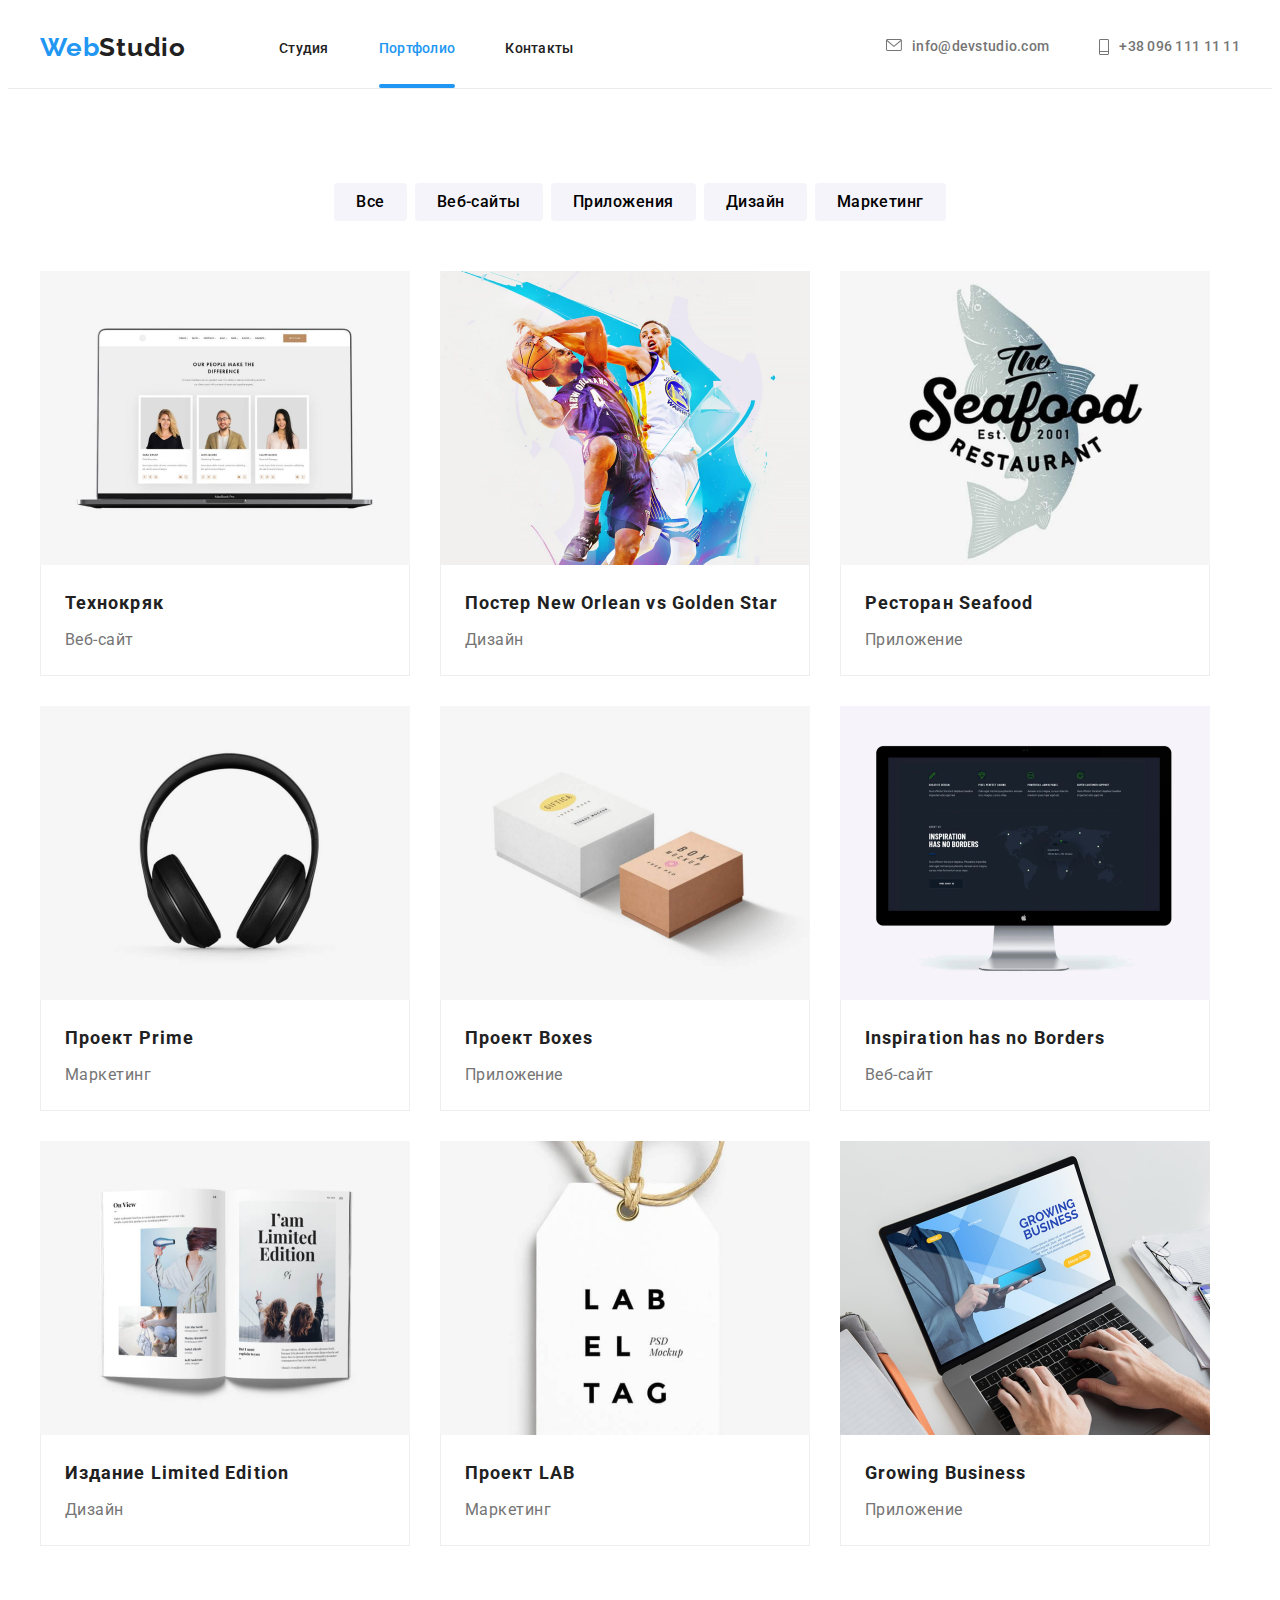
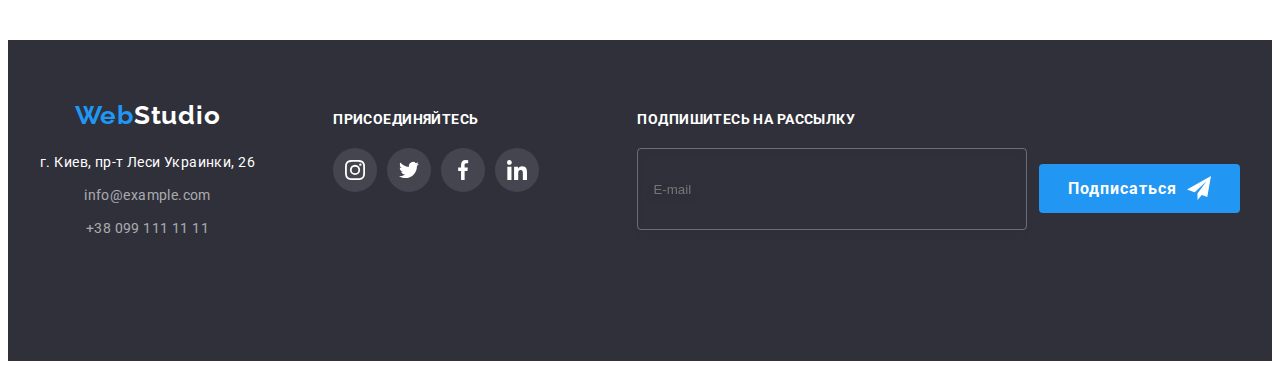
==== commit 058f31c3: "робота над мобільним меню та футером" ====
--- a/portfolio.html
+++ b/portfolio.html
@@ -9,10 +9,13 @@
     <link rel="preconnect" href="https://fonts.gstatic.com" crossorigin>
     <link rel="preconnect" href="https://fonts.googleapis.com">
     <link rel="preconnect" href="https://fonts.gstatic.com" crossorigin>
-    <link href="https://fonts.googleapis.com/css2?family=Raleway:wght@100;200;300;600;700;800&family=Roboto:wght@400;500;700;900&display=swap" rel="stylesheet">
+    <link
+        href="https://fonts.googleapis.com/css2?family=Raleway:wght@100;200;300;600;700;800&family=Roboto:wght@400;500;700;900&display=swap"
+        rel="stylesheet">
     <title>Portfolio</title>
-    <link rel="stylesheet" href="https://cdnjs.cloudflare.com/ajax/libs/modern-normalize/1.1.0/modern-normalize.min.css" integrity="sha512-wpPYUAdjBVSE4KJnH1VR1HeZfpl1ub8YT/NKx4PuQ5NmX2tKuGu6U/JRp5y+Y8XG2tV+wKQpNHVUX03MfMFn9Q==" crossorigin="anonymous" referrerpolicy="no-referrer"
-    />
+    <link rel="stylesheet" href="https://cdnjs.cloudflare.com/ajax/libs/modern-normalize/1.1.0/modern-normalize.min.css"
+        integrity="sha512-wpPYUAdjBVSE4KJnH1VR1HeZfpl1ub8YT/NKx4PuQ5NmX2tKuGu6U/JRp5y+Y8XG2tV+wKQpNHVUX03MfMFn9Q=="
+        crossorigin="anonymous" referrerpolicy="no-referrer" />
     <link rel="stylesheet" href="./css/main.min.css">
 </head>
 
@@ -23,32 +26,88 @@
             <a class="logo header__logo" href="./index.html" title="WebStudio"><span class="web">Web</span>Studio</a>
             <nav class="nav">
                 <ul class="nav__list header__menu list">
-                    <li class="nav__item ">
+                    <li class="nav__item">
                         <a href="./index.html" class="nav__link link " title="Студия">Студия</a>
                     </li>
-                    <li class="nav__item ">
+                    <li class="nav__item">
                         <a href="./portfolio.html" class="nav__link link current" title="Портфолио">Портфолио</a>
                     </li>
-                    <li class="nav__item ">
+                    <li class="nav__item">
                         <a href="#footer" class="nav__link link" title="Контакты">Контакты</a>
                     </li>
                 </ul>
-
             </nav>
             <ul class="nav__list contacts list">
-                <li class="nav__item ">
-                    <a class="nav__mail link" href="mailto:info@devstudio.com" title="info@devstudio.com"><svg class="header__soc" width="16" height="12">
-                        <use href="./image/main/icons.svg#icon-envelope"></use>
+                <li class="nav__item">
+                    <a class="nav__mail link" href="mailto:info@devstudio.com" title="info@devstudio.com"><svg
+                            class="header__soc" width="16" height="12">
+                            <use href="./image/main/icons.svg#icon-envelope"></use>
                         </svg>info@devstudio.com</a>
                 </li>
                 <li class="nav__item list">
-                    <a class="nav__tel link" href="tel:+380961111111" title="+380961111111"><svg class="header__soc" width="10" height="16">
-                        <use href="./image/main/icons.svg#icon-Mobile"></use>
+                    <a class="nav__tel link" href="tel:+380961111111" title="+380961111111"><svg class="header__soc"
+                            width="10" height="16">
+                            <use href="./image/main/icons.svg#icon-Mobile"></use>
                         </svg>+38 096 111 11 11</a>
                 </li>
             </ul>
+            <button type="button" class="menu-open-btn"><svg class="icon-menu-mob" width="40" height="40">
+                    <use href="./image/main/icons.svg#icon-open-btn"></use>
+                </svg></button>
         </div>
-
+        <div class="mob-menu is-hidden">
+            <div class="mob-container">
+                <div class="mob-menu__top">
+                    <button type="button" class="menu-close-btn"><svg class="icon-menu-mob" width="40" height="40">
+                            <use href="./image/main/icons.svg#icon-close-btn"></use>
+                        </svg></button>
+                    <ul class="mob-menu__list list">
+                        <li class="mob-menu__item">
+                            <a href="./index.html" class="mob-menu__link link " title="Студия">Студия</a>
+                        </li>
+                        <li class="mob-menu__item">
+                            <a href="./portfolio.html" class="mob-menu__link link mob-current"
+                                title="Портфолио">Портфолио</a>
+                        </li>
+                        <li class="mob-menu__item">
+                            <a href="#footer" class="mob-menu__link link" title="Контакты">Контакты</a>
+                        </li>
+                    </ul>
+                </div>
+                <div class="mob-menu__bottom">
+                    <ul class="mob-contacts__list list">
+
+                        <li class="mob-contacts__item list">
+                            <a class="mob-contacts__tel link" href="tel:+380961111111" title="+380961111111">+38 096 111
+                                11
+                                11</a>
+                        </li>
+                        <li class="mob-contacts__item">
+                            <a class="mob-contacts__mail link" href="mailto:info@devstudio.com"
+                                title="info@devstudio.com">info@devstudio.com</a>
+                        </li>
+                    </ul>
+                    <ul class="mob-connect__list list">
+                        <li class="mob-connect__item">
+                            <a target="_blank" class="mob-connect__link link" href="https://www.instagram.com"
+                                title="Instagram">Instagram</a>
+                        </li>
+                        <li class="mob-connect__item">
+                            <a target="_blank" class="mob-connect__link link" href="https://twitter.com"
+                                title="Twitter">Twitter</a>
+                        </li>
+                        <li class="mob-connect__item">
+                            <a target="_blank" class="mob-connect__link link" href="https://www.facebook.com"
+                                title="Facebook">Facebook</a>
+                        </li>
+                        <li class="mob-connect__item">
+                            <a target="_blank" class="mob-connect__link link" href="https://www.linkedin.com"
+                                title="LinkedIn">LinkedIn</a>
+                        </li>
+                    </ul>
+                </div>
+            </div>
+        </div>
     </header>
     <main>
         <section class="portfolio">
@@ -63,9 +122,12 @@
                 <ul class="portfolio__list ">
                     <li class="portfolio__item list">
                         <a href="portfolio__link link">
-                            <div class="item__img"><img src="./image/portfolio/img1.jpg" width="370" height="294" alt="img1">
-                                <div class="item__hover-text">
-                                    Ресурс предлагает комплексные предложения с разным уровнем функционала и сервисов. Все это позволит посетителю получить исчерпывающие сведения о компании или частном лице.
+                            <div class="item__img"><img src="./image/portfolio/img1.jpg" width="370" height="294"
+                                    alt="img1">
+                                <div class="item__hover-text">
+                                    Ресурс предлагает комплексные предложения с разным уровнем функционала и сервисов.
+                                    Все это позволит посетителю получить исчерпывающие сведения о компании или частном
+                                    лице.
                                 </div>
                             </div>
                             <div class="card">
@@ -76,9 +138,12 @@
                     </li>
                     <li class="portfolio__item list">
                         <a href="portfolio__link link">
-                            <div class="item__img"><img src="./image/portfolio/img2.jpg" width="370" height="294" alt="img2">
-                                <div class="item__hover-text">
-                                    Ресурс предлагает комплексные предложения с разным уровнем функционала и сервисов. Все это позволит посетителю получить исчерпывающие сведения о компании или частном лице.
+                            <div class="item__img"><img src="./image/portfolio/img2.jpg" width="370" height="294"
+                                    alt="img2">
+                                <div class="item__hover-text">
+                                    Ресурс предлагает комплексные предложения с разным уровнем функционала и сервисов.
+                                    Все это позволит посетителю получить исчерпывающие сведения о компании или частном
+                                    лице.
                                 </div>
                             </div>
                             <div class="card">
@@ -89,9 +154,12 @@
                     </li>
                     <li class="portfolio__item list">
                         <a href="portfolio__link link">
-                            <div class="item__img"><img src="./image/portfolio/img3.jpg" width="370" height="294" alt="img3">
-                                <div class="item__hover-text">
-                                    Ресурс предлагает комплексные предложения с разным уровнем функционала и сервисов. Все это позволит посетителю получить исчерпывающие сведения о компании или частном лице.
+                            <div class="item__img"><img src="./image/portfolio/img3.jpg" width="370" height="294"
+                                    alt="img3">
+                                <div class="item__hover-text">
+                                    Ресурс предлагает комплексные предложения с разным уровнем функционала и сервисов.
+                                    Все это позволит посетителю получить исчерпывающие сведения о компании или частном
+                                    лице.
                                 </div>
                             </div>
                             <div class="card">
@@ -102,9 +170,12 @@
                     </li>
                     <li class="portfolio__item list">
                         <a href="portfolio__link link">
-                            <div class="item__img"><img src="./image/portfolio/img4.jpg" width="370" height="294" alt="img4">
-                                <div class="item__hover-text">
-                                    Ресурс предлагает комплексные предложения с разным уровнем функционала и сервисов. Все это позволит посетителю получить исчерпывающие сведения о компании или частном лице.
+                            <div class="item__img"><img src="./image/portfolio/img4.jpg" width="370" height="294"
+                                    alt="img4">
+                                <div class="item__hover-text">
+                                    Ресурс предлагает комплексные предложения с разным уровнем функционала и сервисов.
+                                    Все это позволит посетителю получить исчерпывающие сведения о компании или частном
+                                    лице.
                                 </div>
                             </div>
                             <div class="card">
@@ -115,9 +186,12 @@
                     </li>
                     <li class="portfolio__item list">
                         <a href="portfolio__link link">
-                            <div class="item__img"><img src="./image/portfolio/img5.jpg" width="370" height="294" alt="img5">
-                                <div class="item__hover-text">
-                                    Ресурс предлагает комплексные предложения с разным уровнем функционала и сервисов. Все это позволит посетителю получить исчерпывающие сведения о компании или частном лице.
+                            <div class="item__img"><img src="./image/portfolio/img5.jpg" width="370" height="294"
+                                    alt="img5">
+                                <div class="item__hover-text">
+                                    Ресурс предлагает комплексные предложения с разным уровнем функционала и сервисов.
+                                    Все это позволит посетителю получить исчерпывающие сведения о компании или частном
+                                    лице.
                                 </div>
                             </div>
                             <div class="card">
@@ -128,9 +202,12 @@
                     </li>
                     <li class="portfolio__item list">
                         <a href="portfolio__link link">
-                            <div class="item__img"><img src="./image/portfolio/img6.jpg" width="370" height="294" alt="img6">
-                                <div class="item__hover-text">
-                                    Ресурс предлагает комплексные предложения с разным уровнем функционала и сервисов. Все это позволит посетителю получить исчерпывающие сведения о компании или частном лице.
+                            <div class="item__img"><img src="./image/portfolio/img6.jpg" width="370" height="294"
+                                    alt="img6">
+                                <div class="item__hover-text">
+                                    Ресурс предлагает комплексные предложения с разным уровнем функционала и сервисов.
+                                    Все это позволит посетителю получить исчерпывающие сведения о компании или частном
+                                    лице.
                                 </div>
                             </div>
                             <div class="card">
@@ -141,9 +218,12 @@
                     </li>
                     <li class="portfolio__item list">
                         <a href="portfolio__link link">
-                            <div class="item__img"><img src="./image/portfolio/img7.jpg" width="370" height="294" alt="img7">
-                                <div class="item__hover-text">
-                                    Ресурс предлагает комплексные предложения с разным уровнем функционала и сервисов. Все это позволит посетителю получить исчерпывающие сведения о компании или частном лице.
+                            <div class="item__img"><img src="./image/portfolio/img7.jpg" width="370" height="294"
+                                    alt="img7">
+                                <div class="item__hover-text">
+                                    Ресурс предлагает комплексные предложения с разным уровнем функционала и сервисов.
+                                    Все это позволит посетителю получить исчерпывающие сведения о компании или частном
+                                    лице.
                                 </div>
                             </div>
                             <div class="card">
@@ -154,9 +234,12 @@
                     </li>
                     <li class="portfolio__item list">
                         <a href="portfolio__link link">
-                            <div class="item__img"><img src="./image/portfolio/img8.jpg" width="370" height="294" alt="img8">
-                                <div class="item__hover-text">
-                                    Ресурс предлагает комплексные предложения с разным уровнем функционала и сервисов. Все это позволит посетителю получить исчерпывающие сведения о компании или частном лице.
+                            <div class="item__img"><img src="./image/portfolio/img8.jpg" width="370" height="294"
+                                    alt="img8">
+                                <div class="item__hover-text">
+                                    Ресурс предлагает комплексные предложения с разным уровнем функционала и сервисов.
+                                    Все это позволит посетителю получить исчерпывающие сведения о компании или частном
+                                    лице.
                                 </div>
                             </div>
                             <div class="card">
@@ -167,9 +250,12 @@
                     </li>
                     <li class="portfolio__item list">
                         <a href="portfolio__link link">
-                            <div class="item__img"><img src="./image/portfolio/img9.jpg" width="370" height="294" alt="img9">
-                                <div class="item__hover-text">
-                                    Ресурс предлагает комплексные предложения с разным уровнем функционала и сервисов. Все это позволит посетителю получить исчерпывающие сведения о компании или частном лице.
+                            <div class="item__img"><img src="./image/portfolio/img9.jpg" width="370" height="294"
+                                    alt="img9">
+                                <div class="item__hover-text">
+                                    Ресурс предлагает комплексные предложения с разным уровнем функционала и сервисов.
+                                    Все это позволит посетителю получить исчерпывающие сведения о компании или частном
+                                    лице.
                                 </div>
                             </div>
                             <div class="card">
@@ -186,37 +272,44 @@
     <footer id="footer" class="footer box">
         <div class="container footer__container">
             <div class="footer__left">
-                <a class="footer__logo logo" href="./index.html" title="WebStudio"><span class="web">Web</span>Studio</a>
+                <a class="footer__logo logo" href="./index.html" title="WebStudio"><span
+                        class="web">Web</span>Studio</a>
                 <address class="footer__adress">
-                <ul class="footer__list">
-                    <li class="footer__item  list">
-                        <a class="footer__link address link" href="https://goo.gl/maps/a2TNtpJiLEumgx8t8" target="_blank" rel="noopener nofollow noreferree">г. Киев, пр-т Леси Украинки, 26</a></li>
-                    <li class="footer__item list">
-                        <a class="footer__link link" href="mailto:info@example.com" title="info@devstudio.com">info@example.com</a></li>
+                    <ul class="footer__list">
+                        <li class="footer__item  list">
+                            <a class="footer__link address link" href="https://goo.gl/maps/a2TNtpJiLEumgx8t8"
+                                target="_blank" rel="noopener nofollow noreferree">г. Киев, пр-т Леси Украинки, 26</a>
+                        </li>
                         <li class="footer__item list">
-                            <a class="footer__link link" href="tel:+380991111111" title="+38 099 111 11 11">+38 099 111 11 11</a></li> 
-                </ul>
-            </address></div>
+                            <a class="footer__link link" href="mailto:info@example.com"
+                                title="info@devstudio.com">info@example.com</a></li>
+                        <li class="footer__item list">
+                            <a class="footer__link link" href="tel:+380991111111" title="+38 099 111 11 11">+38 099 111
+                                11 11</a></li>
+                    </ul>
+                </address>
+            </div>
             <div class="footer__center">
                 <h3 class="footer__title">присоединяйтесь</h3>
                 <ul class="footer__soc-list list">
-                    <li class="footer__soc-item"><a href="" class="footer__soc-link link"><svg class="footer__soc-icon" width="20" height="20">
-        <use href="./image/main/icons.svg#icon-instagram"></use>
-        </svg></a></li>
+                    <li class="footer__soc-item"><a href="" class="footer__soc-link link"><svg class="footer__soc-icon"
+                                width="20" height="20">
+                                <use href="./image/main/icons.svg#icon-instagram"></use>
+                            </svg></a></li>
                     <li class="footer__soc-item">
                         <a href="" class="footer__soc-link link"><svg class="footer__soc-icon" width="20" height="20">
-            <use href="./image/main/icons.svg#icon-twitter"></use>
-            </svg></a>
+                                <use href="./image/main/icons.svg#icon-twitter"></use>
+                            </svg></a>
                     </li>
                     <li class="footer__soc-item">
                         <a href="" class="footer__soc-link link"><svg class="footer__soc-icon" width="20" height="20">
-            <use href="./image/main/icons.svg#icon-facebook"></use>
-            </svg></a>
+                                <use href="./image/main/icons.svg#icon-facebook"></use>
+                            </svg></a>
                     </li>
                     <li class="footer__soc-item">
                         <a href="" class="footer__soc-link link"><svg class="footer__soc-icon" width="20" height="20">
-            <use href="./image/main/icons.svg#icon-linkedin"></use>
-            </svg></a>
+                                <use href="./image/main/icons.svg#icon-linkedin"></use>
+                            </svg></a>
                     </li>
                 </ul>
             </div>
@@ -233,6 +326,7 @@
         </div>
 
     </footer>
+    <script src="./js/menu.js"></script>
     <script src="./js/modal.js"></script>
 </body>
 
--- a/css/main.min.css
+++ b/css/main.min.css
@@ -1 +1 @@
-.visually-hidden{position:absolute;white-space:nowrap;width:1px;height:1px;overflow:hidden;border:0;padding:0;clip:rect(0 0 0 0);clip-path:inset(50%);margin:-1px}body{font-family:"Roboto",sans-serif;color:#212121}h1,h2,h3,h4,h5,h6,p{margin:0;padding:0}ul,ol{margin:0;padding-left:0}img{display:block;max-width:100%;width:100%;height:auto}.list{list-style:none}.link{text-decoration:none}.logo{text-decoration:none;color:#212121;font-family:"Raleway",sans-serif;font-weight:700;font-size:26px;line-height:1.19;letter-spacing:.03em}.web{color:#2196f3}.container{width:100%;margin-left:auto;margin-right:auto;padding-left:15px;padding-right:15px;max-width:480px}@media screen and (min-width: 768px){.container{max-width:768px}}@media screen and (min-width: 1200px){.container{max-width:1200px}}.title{font-weight:700;letter-spacing:.03em;text-align:center;font-size:28px;line-height:1.18;margin-bottom:30px}@media screen and (min-width: 1200px){.title{font-size:36px;line-height:1.16;margin-bottom:50px}}.backdrop{position:fixed;width:100%;height:100%;background-color:rgba(25,28,38,.477);top:0;transition:opacity 250ms cubic-bezier(0.4, 0, 0.2, 1),visibility 250ms cubic-bezier(0.4, 0, 0.2, 1)}.is-hidden{visibility:none;opacity:0;pointer-events:none}.modal{width:450px;min-height:609px;background-color:#fff;border-radius:5px;position:absolute;top:50%;left:50%;transform:translate(-50%, -50%) scale(1) rotate(0);transition:transform 250ms cubic-bezier(0.4, 0, 0.2, 1);padding:40px;text-align:center}@media screen and (min-width: 1200px){.modal{width:528px;min-height:581px}}.modal__close-btn{width:30px;height:30px;border-radius:50%;position:absolute;top:10px;right:10px;border:none}.modal__close-btn img{position:absolute;left:0;top:0}.backdrop.is-hidden .modal{transform:translate(-50%, -50%) scale(0) rotate(180deg)}.no-scroll{overflow:hidden}.modal__title{font-weight:700;font-size:20px;line-height:1.15;text-align:center;letter-spacing:.03em;color:#212121;margin-bottom:12px}.modal__field{margin-bottom:10px}.input__wrap{position:relative}.modal__icon{position:absolute;left:12px;top:50%;transform:translateY(-50%)}.modal__input{width:100%;height:40px;border:1px solid #999;border-radius:5px;padding-left:40px;color:#090b13;outline:none}.modal__input:focus{border-color:#2196f3}.modal__input:focus+.modal__icon{fill:#2196f3}.modal__label{font-size:12px;line-height:1.16;letter-spacing:.01em;color:#757575;display:block;text-align:left;margin-bottom:4px}.modal__text{width:100%;height:100px;padding:12px 16px;border:1px solid #999;border-radius:5px;resize:none;outline:none}.modal__text:focus{border-color:#2196f3}.modal__text::placeholder{font-weight:400;font-size:14px;line-height:16px;letter-spacing:.01em;color:rgba(117,117,117,.5)}.check__test{color:#555;font-size:12px;display:flex;align-items:baseline;position:relative;margin-bottom:30px}@media screen and (min-width: 1200px){.check__test{font-size:14px}}.check__test a{margin-left:5px}.check__test span{width:16px;height:15px;border:2px solid #090b13;border-radius:3px;margin-right:5px;display:flex;align-items:center;justify-content:center}.btn{padding:10px 55px}.check__icon{fill:rgba(0,0,0,0)}.modal__check:checked+.check__test span{background-color:#2196f3;border:none}.modal__check:focus+.check__test span{border-color:#2196f3}.modal__check:checked+.check__test .check__icon{fill:#fff}.header{border-bottom:1px solid #ececec;padding-top:24px;padding-bottom:25px}.header__container{display:flex;align-items:center}.header__logo{margin-right:93px}.header__soc{fill:currentColor;margin-right:10px}.nav__list{display:flex}@media screen and (min-width: 768px){.header__menu .nav__item:not(:last-child){margin-right:50px}.nav__mail{margin-bottom:10px}}@media screen and (min-width: 768px)and (min-width: 1200px){.nav__mail{margin-bottom:0}}.contacts{flex-wrap:wrap;flex-direction:column;justify-content:end;margin-left:auto}@media screen and (min-width: 1200px){.nav__item:not(:last-child){margin-right:50px}.contacts{flex-direction:row;justify-content:space-between}}.nav__link{font-weight:500;font-size:14px;line-height:1.14;letter-spacing:.02em;color:#212121;padding-bottom:38px;position:relative;transition:color 250ms cubic-bezier(0.4, 0, 0.2, 1)}@media screen and (min-width: 1200px){.nav__link{padding-top:32px}}.nav__link::after{content:"";position:absolute;left:0;bottom:0;width:100%;height:4px;background-color:#2196f3;border-radius:2px;opacity:0;transition:opacity 250ms cubic-bezier(0.4, 0, 0.2, 1)}.nav__link:hover::after,.nav__link:focus::after{opacity:1}.current{color:#2196f3}.current::after{content:"";position:absolute;left:0;bottom:0;width:100%;height:4px;background-color:#2196f3;border-radius:2px;opacity:1}.nav__mail,.nav__tel{font-weight:500;font-size:14px;line-height:1.14;letter-spacing:.02em;color:#757575;display:flex;flex-direction:row;fill:currentColor;transition:color 250ms cubic-bezier(0.4, 0, 0.2, 1)}.nav__link:hover,.nav__mail:hover,.nav__tel:hover,.nav__link:focus,.nav__mail:focus,.nav__tel:focus{color:#2196f3}.hero{background-color:#2f303a;padding-top:118px;padding-bottom:118px;text-align:center;background-image:linear-gradient(rgba(47, 48, 58, 0.4), rgba(47, 48, 58, 0.4)),url(../image/main/bghero.jpg);background-size:cover;background-repeat:no-repeat;background-position:center;max-width:1600px;margin:0 auto}.hero__title{font-weight:900;letter-spacing:.06em;text-transform:uppercase;color:#fff;margin-bottom:30px;font-size:26px;line-height:1.62}@media screen and (min-width: 1200px){.hero__title{font-size:44px;line-height:1.36}}@media screen and (min-width: 1200px){.hero{padding-top:200px;padding-bottom:200px}}.btn{font-family:inherit;font-weight:700;font-size:16px;line-height:1.87;letter-spacing:.06em;border-radius:4px;border:none;padding:10px 32px;cursor:pointer;background-color:#2196f3;color:#fff}.btn .btn:hover,.btn .btn:focus{box-shadow:0px 4px 4px rgba(0,0,0,.15)}.benefits{padding-top:60px}@media screen and (min-width: 1200px){.benefits{padding-top:94px}}.benefits__list{display:flex;flex-wrap:wrap}@media screen and (min-width: 768px){.benefits__list{margin-right:-30px}}.benefits__title{font-weight:700;font-size:14px;line-height:1.14;letter-spacing:.03em;text-transform:uppercase;margin-bottom:10px;text-align:center}@media screen and (min-width: 768px){.benefits__title{text-align:left}}.benefits__text{font-size:14px;line-height:1.71;letter-spacing:.03em;color:#757575}.benefits__item{margin-bottom:30px}@media screen and (min-width: 768px){.benefits__item{margin-right:30px;width:calc(50% - 30px)}}@media screen and (min-width: 1200px){.benefits__item{margin-right:30px;width:calc(25% - 30px)}}.soc__link{display:flex;align-items:center;justify-content:center;background-color:#f5f4fa;border-radius:4px;width:100%;height:120px;margin-bottom:30px}@media screen and (max-width: 1199px){.work{display:none}}@media screen and (min-width: 1200px){.work{display:block}}.work{padding-top:60px;padding-bottom:60px;text-align:center}@media screen and (min-width: 1200px){.work{padding-top:94px;padding-bottom:94px}}.work__title{margin-bottom:50px}.work__list{display:flex;flex-wrap:wrap;gap:30px}.work__item{width:100%;width:calc((100% - 60px)/3);position:relative}.work__item:nth-child(3n){margin-right:0}.work__item-text::before{content:"";position:absolute;width:100%;height:100%;left:0;bottom:0;opacity:0}.work__item-text p{position:absolute;left:0;bottom:0;opacity:0;width:100%;padding-top:23px;padding-bottom:23px;font-weight:700;font-size:14px;line-height:1.14;letter-spacing:.03em;text-transform:uppercase;color:#fff;z-index:1;background-color:rgba(47,48,58,.8);transition:opacity 250ms cubic-bezier(0.4, 0, 0.2, 1)}.work__item:hover .work__item-text p{opacity:1}.team{padding-top:60px;padding-bottom:60px;background-color:#f5f4fa}@media screen and (min-width: 1200px){.team{padding-top:94px;padding-bottom:94px}}.team__list{display:flex;flex-wrap:wrap;gap:30px}.team__item{background-color:#fff;border-radius:0px 0px 4px 4px;width:100%;gap:30px;box-shadow:0px 1px 3px rgba(0,0,0,.12),0px 1px 1px rgba(0,0,0,.14),0px 2px 1px rgba(0,0,0,.2);width:calc(100% - 30px);margin-bottom:30px;margin-left:auto;margin-right:auto}@media screen and (min-width: 768px){.team__item{max-width:354px;width:calc(50% - 30px)}}@media screen and (min-width: 1200px){.team__item{max-width:270px;width:calc((100% - 90px)/4)}}.team__item:nth-child(4n){margin-right:0}@media screen and (max-width: 1199px){.team__item:nth-child(2n){margin-right:0}}.team__item-text{padding-top:30px;padding-bottom:30px;text-align:center}.team__item-title{font-size:16px;font-weight:500;line-height:1.18;letter-spacing:.03em;margin-bottom:10px}.team__text{line-height:1.18;letter-spacing:.03em;color:#757575;margin-bottom:16px}.team__soc-list{display:flex;justify-content:center}.team__soc-item{width:44px;height:44px;margin-right:10px}.team__soc-item:last-child{margin-right:0}.team__soc-link{width:100%;height:100%;background-color:#fff;border-radius:50%;display:flex;align-items:center;justify-content:center;color:#afb1b8;transition:color 250ms cubic-bezier(0.4, 0, 0.2, 1),background-color 250ms cubic-bezier(0.4, 0, 0.2, 1)}.team__soc-link:hover,.team__soc-link:focus{color:#fff;background-color:#2196f3}.team__soc-icon{fill:currentColor}.customers{padding-top:60px;padding-bottom:60px}@media screen and (min-width: 1200px){.customers{padding-top:94px;padding-bottom:94px}}.customers__list{display:flex;flex-wrap:wrap;gap:30px;margin-right:-30px}.customers__icon{fill:currentColor}.customers__item{width:210px;height:92px}@media screen and (min-width: 768px){.customers__item{flex-basis:calc(33.3333333333% - 30px)}}@media screen and (min-width: 1200px){.customers__item{width:170px;height:92px;flex-basis:calc(16.6666666667% - 30px)}}.customers__link{display:flex;align-items:center;justify-content:center;width:100%;height:100%;border:1px solid #afb1b8;border-radius:4px;color:#afb1b8;transition:color 250ms cubic-bezier(0.4, 0, 0.2, 1),border 250ms cubic-bezier(0.4, 0, 0.2, 1)}.customers__link:hover,.customers__link:focus{color:#2196f3;border:1px solid #2196f3}.footer{background-color:#2f303a;padding-top:60px;padding-bottom:60px}.footer__list{margin-bottom:60px}.footer__container{flex-direction:column;text-align:center}@media screen and (min-width: 1200px){.footer__container{display:flex;align-items:baseline;justify-content:space-between;flex-wrap:wrap}}.footer__logo{display:inline-block;color:#fff;margin-bottom:20px}.footer__item:not(:last-child){margin-bottom:9px}.footer__link{color:rgba(255,255,255,.6)}.footer__center{margin-bottom:60px}@media screen and (min-width: 1200px){.footer__center{margin-left:70px}}.footer__title{font-size:14px;line-height:1.14;letter-spacing:.03em;text-transform:uppercase;color:#fff;margin-bottom:20px}.footer__soc-list{display:flex;justify-content:center}.footer__soc-icon{fill:currentColor}.footer .footer__right form{display:flex;flex-direction:column;align-items:center}@media screen and (min-width: 1200px){.footer .footer__right{margin-left:90px}}address{font-style:normal;font-size:14px;line-height:1.71;letter-spacing:.03em}.address{color:#fff}.footer__soc-item{width:44px;height:44px;margin-right:10px}.footer__soc-item:last-child{margin-right:0}.footer__soc-link{width:100%;height:100%;background-color:rgba(255,255,255,.1);border-radius:50%;display:flex;align-items:center;justify-content:center;color:#fff;transition:background-color 250ms cubic-bezier(0.4, 0, 0.2, 1)}.footer__soc-link:hover,.footer__soc-link:focus{background-color:#2196f3}.input{width:100%;height:50px;border:1px solid rgba(255,255,255,.3);filter:drop-shadow(0px 4px 4px rgba(0, 0, 0, 0.15));border-radius:4px;padding:15px;background-color:rgba(0,0,0,0);margin-bottom:20px}@media screen and (min-width: 1200px){.input{width:358px}}.footer__btn{font-family:inherit;font-weight:700;font-size:16px;line-height:1.87;letter-spacing:.06em;border-radius:4px;border:none;padding:10px 29px;cursor:pointer;background-color:#2196f3;color:#fff;display:inline-flex;align-items:center;margin-left:12px}.footer__btn>.icon{width:24px;height:24px;margin-left:10px;background-image:url(../image/main/icon-send.png);background-size:contain}.portfolio{padding-top:60px;padding-bottom:60px}@media screen and (min-width: 1200px){.portfolio{padding-top:94px;padding-bottom:94px}}.portfolio__list-button{display:flex;justify-content:left;flex-wrap:wrap;margin-bottom:50px;border-radius:4px}@media screen and (min-width: 768px){.portfolio__list-button{justify-content:center}}.list-button__item button{font-family:inherit;border:none;margin-top:15px;font-weight:500;font-size:16px;line-height:1.62;letter-spacing:.03em;border-radius:4px;background-color:#f5f4fa;padding:6px 22px;cursor:pointer;box-shadow:none;transition:color 250ms cubic-bezier(0.4, 0, 0.2, 1),background-color 250ms cubic-bezier(0.4, 0, 0.2, 1),box-shadow 250ms cubic-bezier(0.4, 0, 0.2, 1)}@media screen and (min-width: 768px){.list-button__item button{margin-top:0px}}.list-button__item button:hover,.list-button__item button:focus{background-color:#2196f3;box-shadow:0px 3px 1px rgba(0,0,0,.1),0px 1px 2px rgba(0,0,0,.08),0px 2px 2px rgba(0,0,0,.12);color:#fff}.list-button__item:not(:last-child){margin-right:8px}.card{padding:20px 24px;border:1px solid #eee;border-top:none}.card__title{font-weight:700;font-size:18px;line-height:2;letter-spacing:.06em;margin-bottom:4px;color:#212121}@media screen and (min-width: 768px)and (max-width: 1199px){.card__title{font-size:17px}}.card__text{font-size:16px;line-height:1.88;letter-spacing:.03em;color:#757575}@media screen and (min-width: 768px)and (max-width: 1199px){.card__text{font-size:15px}}.portfolio__list{display:flex;flex-wrap:wrap;gap:30px}.portfolio__item{width:100%}@media screen and (min-width: 768px){.portfolio__item{min-width:354px;width:calc(50% - 30px)}}@media screen and (min-width: 1200px){.portfolio__item{min-width:370px;width:calc(33.3333333333% - 60px)}}.portfolio__item a{display:block;text-decoration:none;transition:box-shadow 250ms cubic-bezier(0.4, 0, 0.2, 1)}.portfolio__item a:hover,.portfolio__item a:focus,.portfolio__item a:hover .item__hover-text,.portfolio__item a:focus .item__hover-text,.list-button__item:hover,.list-button__item:focus{opacity:1;transform:translateY(0);box-shadow:0px 1px 1px rgba(0,0,0,.12),0px 4px 4px rgba(0,0,0,.06),1px 4px 6px rgba(0,0,0,.16)}.item__img{position:relative;overflow:hidden}.item__hover-text{position:absolute;padding:63px 24px;top:0;left:0;opacity:0;width:100%;height:100%;font-size:18px;line-height:1.56;letter-spacing:.03em;color:#fff;background-color:rgba(33,150,243,.9);transform:translateY(100%);transition:opacity 250ms cubic-bezier(0.4, 0, 0.2, 1),transform 250ms cubic-bezier(0.4, 0, 0.2, 1)}/*# sourceMappingURL=main.min.css.map */+.visually-hidden{position:absolute;white-space:nowrap;width:1px;height:1px;overflow:hidden;border:0;padding:0;clip:rect(0 0 0 0);clip-path:inset(50%);margin:-1px}body{font-family:"Roboto",sans-serif;color:#212121}h1,h2,h3,h4,h5,h6,p{margin:0;padding:0}ul,ol{margin:0;padding-left:0}img{display:block;max-width:100%;width:100%;height:auto}.list{list-style:none}.link{text-decoration:none}.logo{text-decoration:none;color:#212121;font-family:"Raleway",sans-serif;font-weight:700;font-size:26px;line-height:1.19;letter-spacing:.03em}.web{color:#2196f3}.container{width:100%;margin-left:auto;margin-right:auto;padding-left:15px;padding-right:15px;max-width:480px}@media screen and (min-width: 768px){.container{max-width:768px}}@media screen and (min-width: 1200px){.container{max-width:1200px}}.title{font-weight:700;letter-spacing:.03em;text-align:center;font-size:28px;line-height:1.18;margin-bottom:30px}@media screen and (min-width: 1200px){.title{font-size:36px;line-height:1.16;margin-bottom:50px}}.backdrop{position:fixed;width:100%;height:100%;background-color:rgba(25,28,38,.477);top:0;transition:opacity 250ms cubic-bezier(0.4, 0, 0.2, 1),visibility 250ms cubic-bezier(0.4, 0, 0.2, 1)}.is-hidden{visibility:none;opacity:0;pointer-events:none}.modal{width:450px;min-height:609px;background-color:#fff;border-radius:5px;position:absolute;top:50%;left:50%;transform:translate(-50%, -50%) scale(1) rotate(0);transition:transform 250ms cubic-bezier(0.4, 0, 0.2, 1);padding:40px;text-align:center}@media screen and (min-width: 1200px){.modal{width:528px;min-height:581px}}.modal__close-btn{width:30px;height:30px;border-radius:50%;position:absolute;top:10px;right:10px;border:none}.modal__close-btn img{position:absolute;left:0;top:0}.backdrop.is-hidden .modal{transform:translate(-50%, -50%) scale(0) rotate(180deg)}.no-scroll{overflow:hidden}.modal__title{font-weight:700;font-size:20px;line-height:1.15;text-align:center;letter-spacing:.03em;color:#212121;margin-bottom:12px}.modal__field{margin-bottom:10px}.input__wrap{position:relative}.modal__icon{position:absolute;left:12px;top:50%;transform:translateY(-50%)}.modal__input{width:100%;height:40px;border:1px solid #999;border-radius:5px;padding-left:40px;color:#090b13;outline:none}.modal__input:focus{border-color:#2196f3}.modal__input:focus+.modal__icon{fill:#2196f3}.modal__label{font-size:12px;line-height:1.16;letter-spacing:.01em;color:#757575;display:block;text-align:left;margin-bottom:4px}.modal__text{width:100%;height:100px;padding:12px 16px;border:1px solid #999;border-radius:5px;resize:none;outline:none}.modal__text:focus{border-color:#2196f3}.modal__text::placeholder{font-weight:400;font-size:14px;line-height:16px;letter-spacing:.01em;color:rgba(117,117,117,.5)}.check__test{color:#555;font-size:12px;display:flex;align-items:baseline;position:relative;margin-bottom:30px}@media screen and (min-width: 1200px){.check__test{font-size:14px}}.check__test a{margin-left:5px}.check__test span{width:16px;height:15px;border:2px solid #090b13;border-radius:3px;margin-right:5px;display:flex;align-items:center;justify-content:center}.btn{padding:10px 55px}.check__icon{fill:rgba(0,0,0,0)}.modal__check:checked+.check__test span{background-color:#2196f3;border:none}.modal__check:focus+.check__test span{border-color:#2196f3}.modal__check:checked+.check__test .check__icon{fill:#fff}.header{border-bottom:1px solid #ececec;padding-top:24px;padding-bottom:25px}.header__container{display:flex;align-items:center}.header__logo{margin-right:93px}.header__soc{fill:currentColor;margin-right:10px}.nav{display:none}@media screen and (min-width: 768px){.nav{display:block}}.nav__list{display:flex}@media screen and (min-width: 768px){.header__menu .nav__item:not(:last-child){margin-right:50px}.nav__mail{margin-bottom:10px}}@media screen and (min-width: 768px)and (min-width: 1200px){.nav__mail{margin-bottom:0}}.contacts{display:none;flex-wrap:wrap;flex-direction:column;justify-content:end;margin-left:auto}@media screen and (min-width: 768px){.contacts{display:block}}@media screen and (min-width: 1200px){.nav__item:not(:last-child){margin-right:50px}.contacts{display:flex;flex-direction:row;justify-content:space-between}}.nav__link{font-weight:500;font-size:14px;line-height:1.14;letter-spacing:.02em;color:#212121;padding-bottom:38px;position:relative;transition:color 250ms cubic-bezier(0.4, 0, 0.2, 1)}@media screen and (min-width: 1200px){.nav__link{padding-top:32px;padding-bottom:32px}}.nav__link::after{content:"";position:absolute;left:0;bottom:0;width:100%;height:4px;background-color:#2196f3;border-radius:2px;opacity:0;transition:opacity 250ms cubic-bezier(0.4, 0, 0.2, 1)}.nav__link:hover::after,.nav__link:focus::after{opacity:1}.current{color:#2196f3}.current::after{content:"";position:absolute;left:0;bottom:0;width:100%;height:4px;background-color:#2196f3;border-radius:2px;opacity:1}.nav__mail,.nav__tel{font-weight:500;font-size:14px;line-height:1.14;letter-spacing:.02em;color:#757575;display:flex;flex-direction:row;fill:currentColor;transition:color 250ms cubic-bezier(0.4, 0, 0.2, 1)}.nav__link:hover,.nav__mail:hover,.nav__tel:hover,.nav__link:focus,.nav__mail:focus,.nav__tel:focus{color:#2196f3}.menu-open-btn,.menu-close-btn{display:block;margin-left:auto;background-color:#fff;border:none}@media screen and (min-width: 768px){.menu-open-btn,.menu-close-btn{display:none}}.menu-open-btn:hover,.menu-close-btn:hover{fill:#2196f3}.menu-close-btn{margin-bottom:9px}.mob-menu{position:fixed;top:0;left:0;z-index:1;background-color:#fff;width:100vw;height:102vh;padding-top:48px;padding-bottom:48px;padding-left:40px;padding-right:40px}.mob-container{width:100%;max-width:480px;display:flex;flex-direction:column;justify-content:space-between;height:100%;overflow-y:auto}.mob-menu__list{margin-bottom:40px}.mob-menu__item:not(:last-child){margin-bottom:36px}.mob-menu__link{font-weight:500;font-size:40px;line-height:1.17;letter-spacing:.02em;color:#212121}.mob-menu__link:hover{color:#2196f3}.mob-current{color:#2196f3}.mob-contacts__list{margin-bottom:62px}.mob-contacts__item:not(:last-child){margin-bottom:32px}.mob-contacts__mail{font-weight:500;font-size:24px;line-height:1.16;letter-spacing:.02em;color:#757575}.mob-contacts__tel{font-weight:500;font-size:34px;line-height:1.17;letter-spacing:.02em;color:#2196f3}.mob-connect__list{display:flex}.mob-connect__item:not(:last-child){margin-right:20px;position:relative}.mob-connect__item:not(:last-child)::after{content:"";position:absolute;width:22px;height:0px;bottom:10px;border:1px solid rgba(33,33,33,.2);transform:rotate(90deg)}.mob-connect__link{font-weight:500;font-size:18px;line-height:1.22;letter-spacing:.02em;color:#2196f3;position:relative}.hero{background-color:#2f303a;padding-top:118px;padding-bottom:118px;text-align:center;background-image:linear-gradient(rgba(47, 48, 58, 0.4), rgba(47, 48, 58, 0.4)),url(../image/main/bghero--mob.jpg);background-size:cover;background-repeat:no-repeat;background-position:center;max-width:1600px;margin:0 auto}@media(min-device-pixel-ratio: 2),(min-resolution: 192dpi),(min-resolution: 2dppx){.hero{background-image:linear-gradient(rgba(47, 48, 58, 0.4), rgba(47, 48, 58, 0.4)),url(../image/main/bghero--mob--2x.jpg)}}@media screen and (min-width: 768px){.hero{background-image:linear-gradient(rgba(47, 48, 58, 0.4), rgba(47, 48, 58, 0.4)),url(../image/main/bghero--tab.jpg)}}@media screen and (min-width: 768px)and (min-device-pixel-ratio: 2),screen and (min-width: 768px)and (min-resolution: 192dpi),screen and (min-width: 768px)and (min-resolution: 2dppx){.hero{background-image:linear-gradient(rgba(47, 48, 58, 0.4), rgba(47, 48, 58, 0.4)),url(../image/main/bghero--tab--2x.jpg)}}@media screen and (min-width: 1200px){.hero{background-image:linear-gradient(rgba(47, 48, 58, 0.4), rgba(47, 48, 58, 0.4)),url(../image/main/bghero.jpg)}}@media screen and (min-width: 1200px)and (min-device-pixel-ratio: 2),screen and (min-width: 1200px)and (min-resolution: 192dpi),screen and (min-width: 1200px)and (min-resolution: 2dppx){.hero{background-image:linear-gradient(rgba(47, 48, 58, 0.4), rgba(47, 48, 58, 0.4)),url(../image/main/bghero--2x.jpg)}}.hero__title{font-weight:900;letter-spacing:.06em;text-transform:uppercase;color:#fff;margin-bottom:30px;font-size:26px;line-height:1.62}@media screen and (min-width: 1200px){.hero__title{font-size:44px;line-height:1.36}}@media screen and (min-width: 1200px){.hero{padding-top:200px;padding-bottom:200px}}.btn{font-family:inherit;font-weight:700;font-size:16px;line-height:1.87;letter-spacing:.06em;border-radius:4px;border:none;padding:10px 32px;cursor:pointer;background-color:#2196f3;color:#fff}.btn .btn:hover,.btn .btn:focus{box-shadow:0px 4px 4px rgba(0,0,0,.15)}.benefits{padding-top:60px}@media screen and (min-width: 1200px){.benefits{padding-top:94px}}.benefits__list{display:flex;flex-wrap:wrap}@media screen and (min-width: 768px){.benefits__list{margin-right:-30px}}.benefits__title{font-weight:700;font-size:14px;line-height:1.14;letter-spacing:.03em;text-transform:uppercase;margin-bottom:10px;text-align:center}@media screen and (min-width: 768px){.benefits__title{text-align:left}}.benefits__text{font-size:14px;line-height:1.71;letter-spacing:.03em;color:#757575}.benefits__item{margin-bottom:30px}@media screen and (min-width: 768px){.benefits__item{margin-right:30px;width:calc(50% - 30px)}}@media screen and (min-width: 1200px){.benefits__item{margin-right:30px;width:calc(25% - 30px)}}.soc__link{display:flex;align-items:center;justify-content:center;background-color:#f5f4fa;border-radius:4px;width:100%;height:120px;margin-bottom:30px}@media screen and (max-width: 1199px){.work{display:none}}@media screen and (min-width: 1200px){.work{display:block}}.work{padding-top:60px;padding-bottom:60px;text-align:center}@media screen and (min-width: 1200px){.work{padding-top:94px;padding-bottom:94px}}.work__title{margin-bottom:50px}.work__list{display:flex;flex-wrap:wrap;gap:30px}.work__item{width:100%;width:calc((100% - 60px)/3);position:relative}.work__item:nth-child(3n){margin-right:0}.work__item-text::before{content:"";position:absolute;width:100%;height:100%;left:0;bottom:0;opacity:0}.work__item-text p{position:absolute;left:0;bottom:0;opacity:0;width:100%;padding-top:23px;padding-bottom:23px;font-weight:700;font-size:14px;line-height:1.14;letter-spacing:.03em;text-transform:uppercase;color:#fff;z-index:1;background-color:rgba(47,48,58,.8);transition:opacity 250ms cubic-bezier(0.4, 0, 0.2, 1)}.work__item:hover .work__item-text p{opacity:1}.team{padding-top:60px;padding-bottom:60px;background-color:#f5f4fa}@media screen and (min-width: 1200px){.team{padding-top:94px;padding-bottom:94px}}.team__list{display:flex;flex-wrap:wrap;gap:30px}.team__item{background-color:#fff;border-radius:0px 0px 4px 4px;width:100%;gap:30px;box-shadow:0px 1px 3px rgba(0,0,0,.12),0px 1px 1px rgba(0,0,0,.14),0px 2px 1px rgba(0,0,0,.2);width:calc(100% - 30px);margin-bottom:30px;margin-left:auto;margin-right:auto}@media screen and (min-width: 768px){.team__item{max-width:354px;width:calc(50% - 30px)}}@media screen and (min-width: 1200px){.team__item{max-width:270px;width:calc((100% - 90px)/4)}}.team__item:nth-child(4n){margin-right:0}@media screen and (max-width: 1199px){.team__item:nth-child(2n){margin-right:0}}.team__item-text{padding-top:30px;padding-bottom:30px;text-align:center}.team__item-title{font-size:16px;font-weight:500;line-height:1.18;letter-spacing:.03em;margin-bottom:10px}.team__text{line-height:1.18;letter-spacing:.03em;color:#757575;margin-bottom:16px}.team__soc-list{display:flex;justify-content:center}.team__soc-item{width:44px;height:44px;margin-right:10px}.team__soc-item:last-child{margin-right:0}.team__soc-link{width:100%;height:100%;background-color:#fff;border-radius:50%;display:flex;align-items:center;justify-content:center;color:#afb1b8;transition:color 250ms cubic-bezier(0.4, 0, 0.2, 1),background-color 250ms cubic-bezier(0.4, 0, 0.2, 1)}.team__soc-link:hover,.team__soc-link:focus{color:#fff;background-color:#2196f3}.team__soc-icon{fill:currentColor}.customers{padding-top:60px;padding-bottom:60px}@media screen and (min-width: 1200px){.customers{padding-top:94px;padding-bottom:94px}}.customers__list{display:flex;flex-wrap:wrap;gap:30px;margin-right:-30px}.customers__icon{fill:currentColor}.customers__item{width:210px;height:92px}@media screen and (min-width: 768px){.customers__item{flex-basis:calc(33.3333333333% - 30px)}}@media screen and (min-width: 1200px){.customers__item{width:170px;height:92px;flex-basis:calc(16.6666666667% - 30px)}}.customers__link{display:flex;align-items:center;justify-content:center;width:100%;height:100%;border:1px solid #afb1b8;border-radius:4px;color:#afb1b8;transition:color 250ms cubic-bezier(0.4, 0, 0.2, 1),border 250ms cubic-bezier(0.4, 0, 0.2, 1)}.customers__link:hover,.customers__link:focus{color:#2196f3;border:1px solid #2196f3}.footer{background-color:#2f303a;padding-top:60px;padding-bottom:60px}.footer__list{margin-bottom:60px}.footer__container{display:flex;flex-direction:column;text-align:center}@media screen and (min-width: 768px){.footer__container{flex-wrap:wrap;justify-content:center}}@media screen and (min-width: 1200px){.footer__container{display:flex;align-items:baseline;justify-content:space-between;flex-direction:row}}.footer__wrap{display:flex;justify-content:space-between;flex-direction:row}.footer__logo{display:inline-block;color:#fff;margin-bottom:20px}.footer__item:not(:last-child){margin-bottom:9px}.footer__link{color:rgba(255,255,255,.6)}.footer__center{margin-bottom:60px}@media screen and (min-width: 1200px){.footer__center{margin-left:70px}}.footer__title{font-size:14px;line-height:1.14;letter-spacing:.03em;text-transform:uppercase;color:#fff;margin-bottom:20px}@media screen and (min-width: 1200px){.footer__title{text-align:left}}.footer__soc-list{display:flex;justify-content:center}.footer__soc-icon{fill:currentColor}.footer .footer__right form{display:flex;flex-direction:column;align-items:center}@media screen and (min-width: 1200px){.footer .footer__right form{flex-direction:row;align-items:baseline}}@media screen and (min-width: 1200px){.footer .footer__right{margin-left:90px}}address{font-style:normal;font-size:14px;line-height:1.71;letter-spacing:.03em}.address{color:#fff}.footer__soc-item{width:44px;height:44px;margin-right:10px}.footer__soc-item:last-child{margin-right:0}.footer__soc-link{width:100%;height:100%;background-color:rgba(255,255,255,.1);border-radius:50%;display:flex;align-items:center;justify-content:center;color:#fff;transition:background-color 250ms cubic-bezier(0.4, 0, 0.2, 1)}.footer__soc-link:hover,.footer__soc-link:focus{background-color:#2196f3}.input{width:100%;height:50px;border:1px solid rgba(255,255,255,.3);filter:drop-shadow(0px 4px 4px rgba(0, 0, 0, 0.15));border-radius:4px;padding:15px;background-color:rgba(0,0,0,0);margin-bottom:20px}@media screen and (min-width: 768px){.input{width:80%}}@media screen and (min-width: 1200px){.input{width:358px}}.footer__btn{font-family:inherit;font-weight:700;font-size:16px;line-height:1.87;letter-spacing:.06em;border-radius:4px;border:none;padding:10px 29px;cursor:pointer;background-color:#2196f3;color:#fff;display:inline-flex;align-items:center;margin-left:12px}.footer__btn>.icon{width:24px;height:24px;margin-left:10px;background-image:url(../image/main/icon-send.png);background-size:contain}.portfolio{padding-top:60px;padding-bottom:60px}@media screen and (min-width: 1200px){.portfolio{padding-top:94px;padding-bottom:94px}}.portfolio__list-button{display:flex;justify-content:left;flex-wrap:wrap;margin-bottom:50px;border-radius:4px}@media screen and (min-width: 768px){.portfolio__list-button{justify-content:center}}.list-button__item button{font-family:inherit;border:none;margin-top:15px;font-weight:500;font-size:16px;line-height:1.62;letter-spacing:.03em;border-radius:4px;background-color:#f5f4fa;padding:6px 22px;cursor:pointer;box-shadow:none;transition:color 250ms cubic-bezier(0.4, 0, 0.2, 1),background-color 250ms cubic-bezier(0.4, 0, 0.2, 1),box-shadow 250ms cubic-bezier(0.4, 0, 0.2, 1)}@media screen and (min-width: 768px){.list-button__item button{margin-top:0px}}.list-button__item button:hover,.list-button__item button:focus{background-color:#2196f3;box-shadow:0px 3px 1px rgba(0,0,0,.1),0px 1px 2px rgba(0,0,0,.08),0px 2px 2px rgba(0,0,0,.12);color:#fff}.list-button__item:not(:last-child){margin-right:8px}.card{padding:20px 24px;border:1px solid #eee;border-top:none}.card__title{font-weight:700;font-size:18px;line-height:2;letter-spacing:.06em;margin-bottom:4px;color:#212121}@media screen and (min-width: 768px)and (max-width: 1199px){.card__title{font-size:17px}}.card__text{font-size:16px;line-height:1.88;letter-spacing:.03em;color:#757575}@media screen and (min-width: 768px)and (max-width: 1199px){.card__text{font-size:15px}}.portfolio__list{display:flex;flex-wrap:wrap;gap:30px}.portfolio__item{width:100%}@media screen and (min-width: 768px){.portfolio__item{min-width:354px;width:calc(50% - 30px)}}@media screen and (min-width: 1200px){.portfolio__item{min-width:370px;width:calc(33.3333333333% - 60px)}}.portfolio__item a{display:block;text-decoration:none;transition:box-shadow 250ms cubic-bezier(0.4, 0, 0.2, 1)}.portfolio__item a:hover,.portfolio__item a:focus,.portfolio__item a:hover .item__hover-text,.portfolio__item a:focus .item__hover-text,.list-button__item:hover,.list-button__item:focus{opacity:1;transform:translateY(0);box-shadow:0px 1px 1px rgba(0,0,0,.12),0px 4px 4px rgba(0,0,0,.06),1px 4px 6px rgba(0,0,0,.16)}.item__img{position:relative;overflow:hidden}.item__hover-text{position:absolute;padding:63px 24px;top:0;left:0;opacity:0;width:100%;height:100%;font-size:18px;line-height:1.56;letter-spacing:.03em;color:#fff;background-color:rgba(33,150,243,.9);transform:translateY(100%);transition:opacity 250ms cubic-bezier(0.4, 0, 0.2, 1),transform 250ms cubic-bezier(0.4, 0, 0.2, 1)}/*# sourceMappingURL=main.min.css.map */